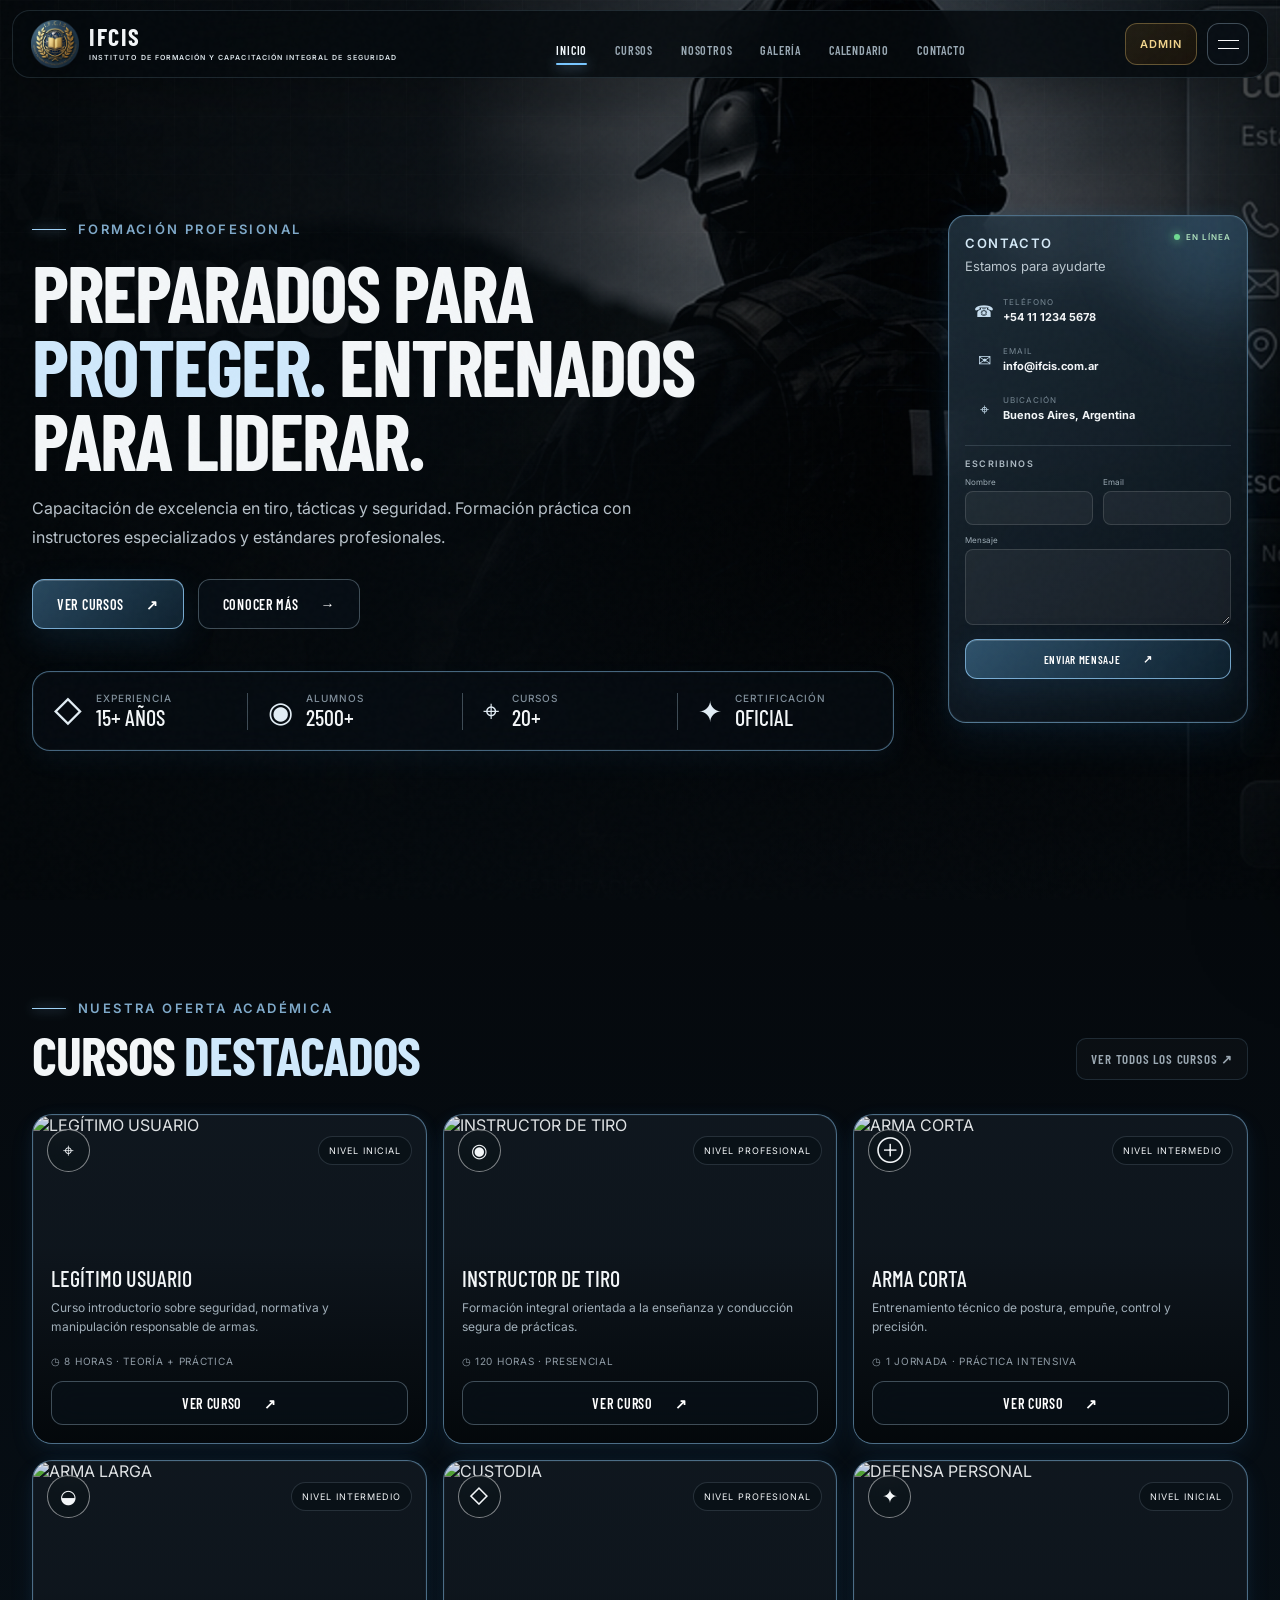
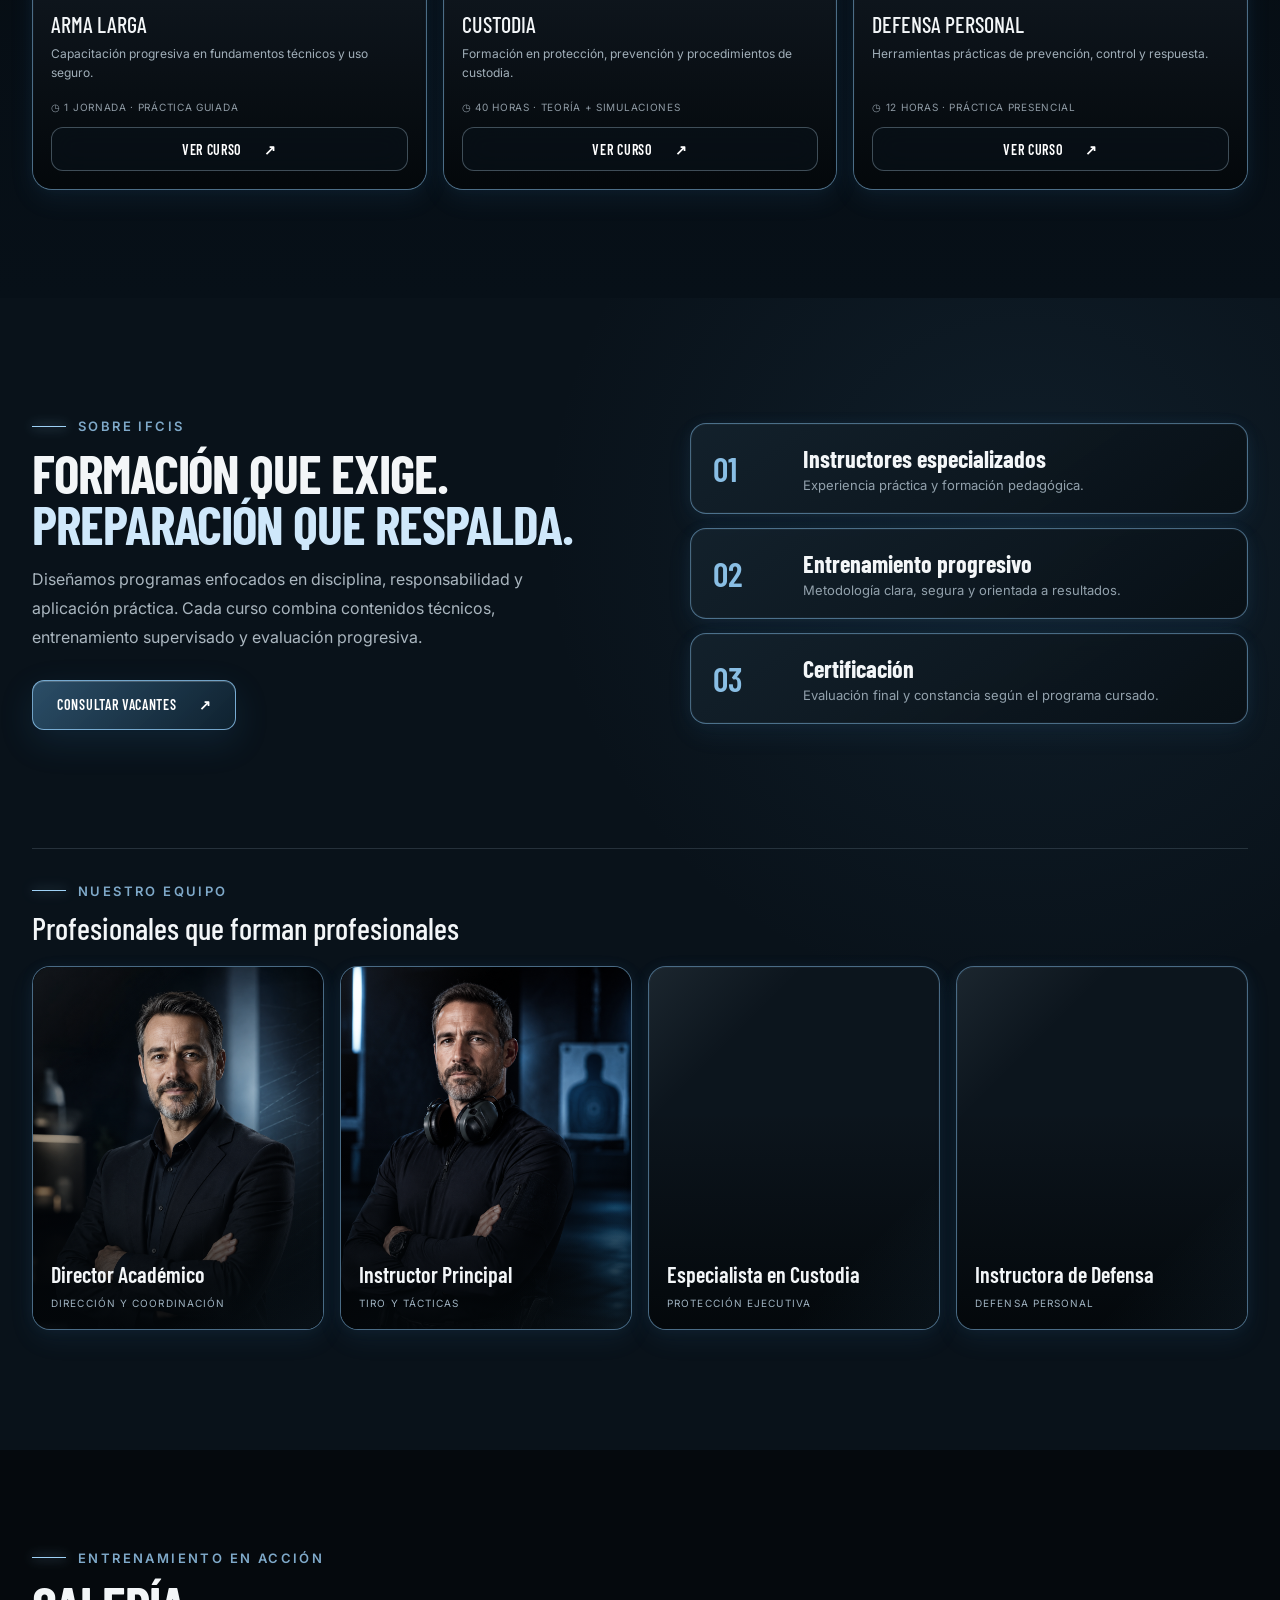
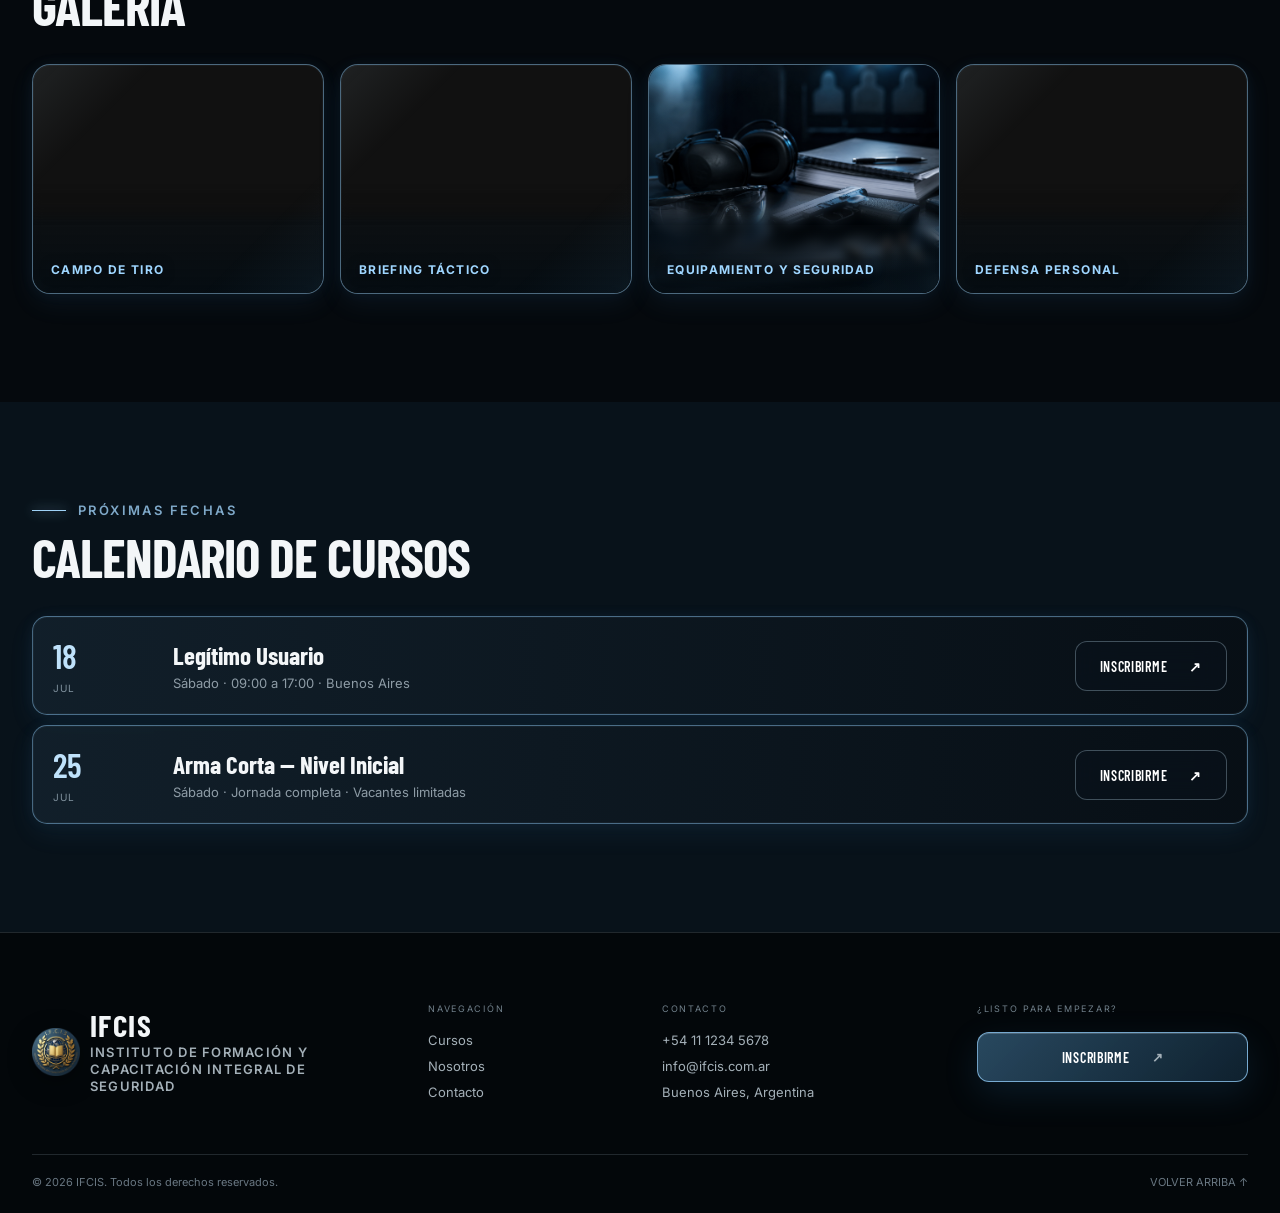
==== index.html @ 914a271c "Subir versión segura de IFCIS" ====
<!DOCTYPE html>
<html lang="es">
<head>
  <meta charset="UTF-8" />
  <meta name="viewport" content="width=device-width, initial-scale=1.0" />
  <meta name="description" content="IFCIS — formación profesional en seguridad, tiro y custodia." />
  <meta name="theme-color" content="#060b10" />
  <title>IFCIS | Formación Profesional en Seguridad</title>
  <link rel="preconnect" href="https://fonts.googleapis.com">
  <link rel="preconnect" href="https://fonts.gstatic.com" crossorigin>
  <link href="https://fonts.googleapis.com/css2?family=Barlow+Condensed:wght@400;500;600;700;800&family=Inter:wght@400;500;600&display=swap" rel="stylesheet">
  <link rel="stylesheet" href="styles.css" />
</head>
<body class="premium-ui">
  <div class="site-noise" aria-hidden="true"></div><div class="scroll-progress" id="scrollProgress" aria-hidden="true"></div>

  <header class="site-header" id="siteHeader">
    <a class="brand" href="#inicio" aria-label="Ir al inicio">
      <img class="brand-logo" src="assets/ifcis-logo.png" alt="Logo IFCIS">
      <div class="brand-copy compact-brand-copy">
        <strong>IFCIS</strong>
        <span>INSTITUTO DE FORMACIÓN Y CAPACITACIÓN INTEGRAL DE SEGURIDAD</span>
      </div>
    </a>

    <nav class="desktop-nav" aria-label="Navegación principal">
      <a class="active" href="#inicio">INICIO</a>
      <a href="#cursos">CURSOS</a>
      <a href="#nosotros">NOSOTROS</a>
      <a href="#galeria">GALERÍA</a>
      <a href="#calendario">CALENDARIO</a>
      <a href="#contacto">CONTACTO</a>
    </nav>

    <div class="header-actions">
      <a class="admin-access" href="admin.html" aria-label="Acceder al panel administrativo">ADMIN</a>
      <button class="menu-toggle" id="menuToggle" aria-label="Abrir menú" aria-expanded="false">
        <span></span><span></span>
      </button>
    </div>
  </header>

  <div class="mobile-drawer" id="mobileDrawer" aria-hidden="true">
    <div class="drawer-backdrop" data-close-drawer></div>
    <aside class="drawer-panel">
      <div class="drawer-top">
        <span>MENÚ</span>
        <button class="drawer-close" data-close-drawer aria-label="Cerrar menú">×</button>
      </div>
      <nav class="drawer-nav">
        <a href="#inicio">Inicio <span>01</span></a>
        <a href="#cursos">Cursos <span>02</span></a>
        <a href="#nosotros">Nosotros <span>03</span></a>
        <a href="#galeria">Galería <span>04</span></a>
        <a href="#calendario">Calendario <span>05</span></a>
        <a href="#contacto">Contacto <span>06</span></a>
      </nav>
      <a class="btn btn-secondary btn-full drawer-admin-link" href="admin.html">PANEL ADMINISTRATIVO</a>
      <button class="btn btn-primary btn-full" data-open-registration>INSCRIBIRME AHORA</button>
    </aside>
  </div>

  <main class="site-main">
    <section class="hero section" id="inicio">
      <div class="hero-media" aria-hidden="true"></div>
      <div class="hero-vignette" aria-hidden="true"></div>
      <div class="hero-grid" aria-hidden="true"></div>

      <div class="hero-inner container">
        <div class="hero-copy-block">
          <div class="kicker"><span></span> FORMACIÓN PROFESIONAL</div>
          <h1>PREPARADOS PARA<br><em>PROTEGER.</em> ENTRENADOS<br>PARA LIDERAR.</h1>
          <p>
            Capacitación de excelencia en tiro, tácticas y seguridad.
            Formación práctica con instructores especializados y estándares profesionales.
          </p>

          <div class="hero-actions">
            <a class="btn btn-primary" href="#cursos">VER CURSOS <span>↗</span></a>
            <a class="btn btn-secondary" href="#nosotros">CONOCER MÁS <span>→</span></a>
          </div>

          <div class="trust-strip">
            <article>
              <span class="trust-icon">◇</span>
              <div><small>EXPERIENCIA</small><strong>15+ AÑOS</strong></div>
            </article>
            <article>
              <span class="trust-icon">◉</span>
              <div><small>ALUMNOS</small><strong>2500+</strong></div>
            </article>
            <article>
              <span class="trust-icon">⌖</span>
              <div><small>CURSOS</small><strong>20+</strong></div>
            </article>
            <article>
              <span class="trust-icon">✦</span>
              <div><small>CERTIFICACIÓN</small><strong>OFICIAL</strong></div>
            </article>
          </div>
        </div>

        <aside class="contact-panel glass" id="contacto">
          <div class="panel-glow"></div>
          <div class="panel-heading">
            <div>
              <span class="eyebrow">CONTACTO</span>
              <h2>Estamos para ayudarte</h2>
            </div>
            <span class="status-dot">EN LÍNEA</span>
          </div>

          <div class="contact-methods">
            <a href="tel:+541112345678"><span>☎</span><div><small>TELÉFONO</small><strong>+54 11 1234 5678</strong></div></a>
            <a href="mailto:info@ifcis.com.ar"><span>✉</span><div><small>EMAIL</small><strong>info@ifcis.com.ar</strong></div></a>
            <a href="https://maps.google.com" target="_blank" rel="noopener"><span>⌖</span><div><small>UBICACIÓN</small><strong>Buenos Aires, Argentina</strong></div></a>
          </div>

          <form class="premium-form" id="contactForm" novalidate><input class="security-honeypot" name="website" autocomplete="off" tabindex="-1" aria-hidden="true">
            <div class="form-head">ESCRIBINOS</div>
            <div class="field-grid">
              <label class="field">
                <span>Nombre</span>
                <input type="text" name="name" autocomplete="name" required />
              </label>
              <label class="field">
                <span>Email</span>
                <input type="email" name="email" autocomplete="email" required />
              </label>
            </div>
            <label class="field">
              <span>Mensaje</span>
              <textarea name="message" rows="4" required></textarea>
            </label>
            <button class="btn btn-primary btn-full" type="submit">ENVIAR MENSAJE <span>↗</span></button>
            <p class="form-feedback" id="contactFeedback" role="status"></p>
          </form>
        </aside>
      </div>
    </section>

    <section class="courses-section section" id="cursos">
      <div class="container">
        <div class="section-header">
          <div>
            <div class="kicker"><span></span> NUESTRA OFERTA ACADÉMICA</div>
            <h2>CURSOS <em>DESTACADOS</em></h2>
          </div>
          <button class="text-link" id="toggleCourses">VER TODOS LOS CURSOS <span>↗</span></button>
        </div>
        <div class="course-grid" id="courseGrid"></div>
      </div>
    </section>

    <section class="about-section section" id="nosotros">
      <div class="container about-grid">
        <div class="about-copy">
          <div class="kicker"><span></span> SOBRE IFCIS</div>
          <h2>FORMACIÓN QUE EXIGE.<br><em>PREPARACIÓN QUE RESPALDA.</em></h2>
          <p>
            Diseñamos programas enfocados en disciplina, responsabilidad y aplicación práctica.
            Cada curso combina contenidos técnicos, entrenamiento supervisado y evaluación progresiva.
          </p>
          <div class="about-actions">
            <button class="btn btn-primary" data-open-registration>CONSULTAR VACANTES <span>↗</span></button>
          </div>
        </div>

        <div class="feature-list">
          <article class="feature-card">
            <span>01</span>
            <div><h3>Instructores especializados</h3><p>Experiencia práctica y formación pedagógica.</p></div>
          </article>
          <article class="feature-card">
            <span>02</span>
            <div><h3>Entrenamiento progresivo</h3><p>Metodología clara, segura y orientada a resultados.</p></div>
          </article>
          <article class="feature-card">
            <span>03</span>
            <div><h3>Certificación</h3><p>Evaluación final y constancia según el programa cursado.</p></div>
          </article>
        </div>
        <div class="team-block">
          <div class="team-heading">
            <div class="kicker team-kicker"><span></span> NUESTRO EQUIPO</div>
            <h3>Profesionales que forman profesionales</h3>
          </div>
          <div class="team-grid" id="publicTeamGrid"></div>
        </div>
      </div>
    </section>

    <section class="gallery-section section" id="galeria">
      <div class="container">
        <div class="section-header">
          <div>
            <div class="kicker"><span></span> ENTRENAMIENTO EN ACCIÓN</div>
            <h2>GALERÍA</h2>
          </div>
        </div>
        <div class="gallery-grid" id="publicGalleryGrid"></div>
      </div>
    </section>

    <section class="calendar-section section" id="calendario">
      <div class="container">
        <div class="section-header">
          <div>
            <div class="kicker"><span></span> PRÓXIMAS FECHAS</div>
            <h2>CALENDARIO DE CURSOS</h2>
          </div>
        </div>
        <div class="schedule" id="schedule"></div>
      </div>
    </section>
  </main><nav class="quick-actions" aria-label="Accesos rápidos">
<a href="#cursos"><span>⌖</span><small>CURSOS</small></a>
<a href="#calendario"><span>◫</span><small>FECHAS</small></a>
<a href="#contacto"><span>✉</span><small>CONTACTO</small></a>
<button type="button" data-open-registration><span>↗</span><small>VACANTES</small></button>
</nav>

  <footer class="site-footer">
    <div class="container footer-grid">
      <div class="brand footer-brand">
        <img class="brand-logo footer-logo" src="assets/ifcis-logo.png" alt="Logo IFCIS">
        <div class="brand-copy"><strong>IFCIS</strong><span>INSTITUTO DE FORMACIÓN Y CAPACITACIÓN INTEGRAL DE SEGURIDAD</span></div>
      </div>
      <div>
        <small>NAVEGACIÓN</small>
        <a href="#cursos">Cursos</a>
        <a href="#nosotros">Nosotros</a>
        <a href="#contacto">Contacto</a>
      </div>
      <div>
        <small>CONTACTO</small>
        <a href="tel:+541112345678">+54 11 1234 5678</a>
        <a href="mailto:info@ifcis.com.ar">info@ifcis.com.ar</a>
        <span>Buenos Aires, Argentina</span>
      </div>
      <div class="footer-cta">
        <small>¿LISTO PARA EMPEZAR?</small>
        <button class="btn btn-primary" data-open-registration>INSCRIBIRME <span>↗</span></button>
      </div>
    </div>
    <div class="container footer-bottom">
      <span>© 2026 IFCIS. Todos los derechos reservados.</span>
      <a href="#inicio">VOLVER ARRIBA ↑</a>
    </div>
  </footer>

  
  <div class="course-modal-backdrop" id="courseModal" aria-hidden="true">
    <section class="course-detail-modal" role="dialog" aria-modal="true" aria-labelledby="courseModalTitle">
      <button class="course-detail-close" data-close-course-modal aria-label="Cerrar">×</button>
      <div class="course-detail-image">
        <img id="courseModalImage" alt="">
        <span id="courseModalLevel"></span>
      </div>
      <div class="course-detail-content">
        <div class="kicker"><span></span> INFORMACIÓN DEL CURSO</div>
        <h2 id="courseModalTitle"></h2>
        <p class="course-detail-description" id="courseModalDescription"></p>

        <div class="course-detail-facts">
          <article><small>DURACIÓN</small><strong id="courseModalDuration"></strong></article>
          <article><small>MODALIDAD</small><strong id="courseModalModality"></strong></article>
          <article><small>CERTIFICACIÓN</small><strong id="courseModalCertification"></strong></article>
        </div>

        <div class="course-detail-section">
          <h3>OBJETIVOS</h3>
          <p id="courseModalObjectives"></p>
        </div>
        <div class="course-detail-section">
          <h3>REQUISITOS</h3>
          <p id="courseModalRequirements"></p>
        </div>

        <button class="btn btn-primary btn-full" id="courseModalRegister">
          CONSULTAR VACANTES <span>↗</span>
        </button>
      </div>
    </section>
  </div>

  <div class="modal-backdrop" id="registrationModal" aria-hidden="true">
    <section class="modal-card" role="dialog" aria-modal="true" aria-labelledby="registrationTitle">
      <button class="modal-close" data-close-modal aria-label="Cerrar">×</button>
      <div class="kicker"><span></span> INSCRIPCIÓN ONLINE</div>
      <h2 id="registrationTitle">RESERVÁ TU <em>VACANTE</em></h2>
      <p>Completá tus datos y nos pondremos en contacto para confirmar disponibilidad.</p>
      <form id="registrationForm" class="modal-form" novalidate><input class="security-honeypot" name="website" autocomplete="off" tabindex="-1" aria-hidden="true">
        <label class="field"><span>Nombre y apellido</span><input name="fullName" required /></label>
        <div class="field-grid">
          <label class="field"><span>Email</span><input type="email" name="email" required /></label>
          <label class="field"><span>Teléfono</span><input name="phone" required /></label>
        </div>
        <label class="field"><span>Curso</span><select id="courseSelect" name="course" required></select></label>
        <label class="field"><span>Consulta adicional</span><textarea name="notes" rows="3"></textarea></label>
        <button class="btn btn-primary btn-full" type="submit">ENVIAR INSCRIPCIÓN <span>↗</span></button>
        <p class="form-feedback" id="registrationFeedback" role="status"></p>
      </form>
    </section>
  </div>

  <div class="lightbox" id="lightbox" aria-hidden="true">
    <button class="lightbox-close" data-close-lightbox aria-label="Cerrar">×</button>
    <img id="lightboxImage" alt="Vista ampliada" />
  </div>

  <div class="toast" id="toast" role="status"></div>
  <script src="https://cdn.jsdelivr.net/npm/@supabase/supabase-js@2.110.2/dist/umd/supabase.min.js" crossorigin="anonymous"></script>
  <script src="supabase-config.js"></script>
  <script src="supabase-client.js"></script>
  <script src="app.js"></script>
</body>
</html>
---- styles.css ----
:root{
  --bg:#05090d;
  --bg-soft:#091119;
  --panel:#0d1720;
  --panel-2:#111d27;
  --text:#f3f6f8;
  --muted:#9aa7b2;
  --line:rgba(185,211,231,.16);
  --line-strong:rgba(185,211,231,.32);
  --accent:#9fd2f7;
  --accent-2:#d8edff;
  --shadow:0 30px 90px rgba(0,0,0,.42);
  --radius:20px;
}
*{box-sizing:border-box}
html{scroll-behavior:smooth}
body{margin:0;background:var(--bg);color:var(--text);font-family:Inter,Arial,sans-serif;overflow-x:hidden}
body.modal-open{overflow:hidden}
a{text-decoration:none;color:inherit}
button,input,textarea,select{font:inherit}
button{cursor:pointer}
img{display:block;max-width:100%}
em{font-style:normal;color:#cfe8fb}
.container{width:min(1420px,calc(100% - 64px));margin-inline:auto}
.section{scroll-margin-top:92px}
.site-noise{position:fixed;inset:0;pointer-events:none;z-index:99;opacity:.025;background-image:url("data:image/svg+xml,%3Csvg viewBox='0 0 180 180' xmlns='http://www.w3.org/2000/svg'%3E%3Cfilter id='n'%3E%3CfeTurbulence type='fractalNoise' baseFrequency='.9' numOctaves='2' stitchTiles='stitch'/%3E%3C/filter%3E%3Crect width='100%25' height='100%25' filter='url(%23n)' opacity='.7'/%3E%3C/svg%3E")}
.site-header{height:92px;position:fixed;inset:0 0 auto;z-index:50;display:flex;align-items:center;justify-content:space-between;padding:0 32px;background:linear-gradient(180deg,rgba(3,7,10,.96),rgba(3,7,10,.72));border-bottom:1px solid rgba(255,255,255,.07);backdrop-filter:blur(18px);transition:.3s}
.site-header.scrolled{height:78px;background:rgba(3,7,10,.94);box-shadow:0 14px 40px rgba(0,0,0,.28)}
.brand{display:flex;align-items:center;gap:13px}
.brand-mark{width:52px;height:58px;position:relative;border:2px solid #fff;clip-path:polygon(50% 0,96% 16%,88% 72%,50% 100%,12% 72%,4% 16%);display:grid;place-items:center}
.mark-line{position:absolute;width:30px;height:30px;border:1px solid rgba(255,255,255,.75);border-radius:50%}
.mark-core{font-size:19px}
.brand-copy strong{display:block;font:700 31px/1 "Barlow Condensed";letter-spacing:1.5px}
.brand-copy span{display:block;margin-top:4px;font:600 8px/1.3 Inter;letter-spacing:1.25px;color:#dce5eb}
.desktop-nav{display:flex;gap:36px}
.desktop-nav a{position:relative;padding:34px 0 12px;font:600 14px "Barlow Condensed";letter-spacing:.8px;color:#aab4bd}
.desktop-nav a:after{content:"";position:absolute;left:50%;right:50%;bottom:0;height:2px;background:var(--accent);transition:.25s}
.desktop-nav a:hover,.desktop-nav a.active{color:#fff}
.desktop-nav a:hover:after,.desktop-nav a.active:after{left:0;right:0;box-shadow:0 0 14px var(--accent)}
.header-actions{display:flex;gap:14px;align-items:center}
.btn{min-height:52px;padding:0 28px;border-radius:14px;border:1px solid transparent;color:#fff;font:600 14px "Barlow Condensed";letter-spacing:.7px;display:inline-flex;align-items:center;justify-content:center;gap:28px;transition:.25s}
.btn:hover{transform:translateY(-2px)}
.btn-primary{border-color:rgba(151,211,255,.72);background:linear-gradient(135deg,rgba(78,138,181,.5),rgba(15,34,48,.96));box-shadow:inset 0 1px 0 rgba(255,255,255,.18),0 12px 35px rgba(47,126,181,.16)}
.btn-primary:hover{border-color:#d3ecff;box-shadow:inset 0 1px 0 rgba(255,255,255,.22),0 16px 42px rgba(62,148,211,.24)}
.btn-secondary,.btn-ghost{border-color:var(--line-strong);background:rgba(11,20,28,.54);backdrop-filter:blur(12px)}
.btn-compact{min-height:50px;padding-inline:22px}
.btn-full{width:100%}
.btn-icon{font-size:22px}
.menu-toggle{width:52px;height:52px;border-radius:14px;border:1px solid var(--line-strong);background:rgba(10,18,25,.7);display:grid;place-content:center;gap:7px}
.menu-toggle span{width:21px;height:1px;background:#fff;display:block}
.mobile-drawer{position:fixed;inset:0;z-index:90;pointer-events:none}
.mobile-drawer.open{pointer-events:auto}
.drawer-backdrop{position:absolute;inset:0;background:rgba(0,0,0,.65);opacity:0;transition:.3s;backdrop-filter:blur(8px)}
.drawer-panel{position:absolute;right:0;top:0;bottom:0;width:min(430px,92vw);padding:30px;background:linear-gradient(180deg,#101c26,#060b10);transform:translateX(102%);transition:.35s;box-shadow:var(--shadow)}
.mobile-drawer.open .drawer-backdrop{opacity:1}
.mobile-drawer.open .drawer-panel{transform:none}
.drawer-top{display:flex;justify-content:space-between;align-items:center;color:#8fa0ad;font:600 12px Inter;letter-spacing:2px}
.drawer-close{border:0;background:none;color:#fff;font-size:38px}
.drawer-nav{display:grid;margin:48px 0}
.drawer-nav a{display:flex;justify-content:space-between;padding:20px 0;border-bottom:1px solid var(--line);font:600 28px "Barlow Condensed"}
.drawer-nav a span{font-size:12px;color:#70808d}
.hero{min-height:850px;position:relative;overflow:hidden;padding-top:92px}
.hero-media{position:absolute;inset:0;background:url("assets/hero.jpg") 67% 38%/cover no-repeat;filter:saturate(.58) contrast(1.08)}
.hero-vignette{position:absolute;inset:0;background:
linear-gradient(90deg,rgba(3,7,10,.98) 0%,rgba(4,8,12,.93) 35%,rgba(5,10,14,.28) 68%,rgba(3,7,10,.8) 100%),
linear-gradient(0deg,#05090d 0%,transparent 35%)}
.hero-grid{position:absolute;inset:0;background-image:linear-gradient(rgba(255,255,255,.03) 1px,transparent 1px),linear-gradient(90deg,rgba(255,255,255,.03) 1px,transparent 1px);background-size:58px 58px;mask-image:linear-gradient(to bottom,rgba(0,0,0,.5),transparent 85%)}
.hero-inner{position:relative;z-index:2;display:grid;grid-template-columns:minmax(0,1fr) 390px;gap:58px;align-items:center;min-height:730px}
.hero-copy-block{padding-top:34px}
.kicker{display:flex;align-items:center;gap:12px;color:#7fa9c9;font:600 13px Inter;letter-spacing:2.4px}
.kicker span{width:34px;height:1px;background:var(--accent);box-shadow:0 0 12px var(--accent)}
h1,h2,h3{font-family:"Barlow Condensed",sans-serif}
h1{margin:18px 0 18px;font-size:clamp(58px,6.1vw,96px);line-height:.95;letter-spacing:.2px;max-width:880px}
.hero-copy-block>p{max-width:610px;color:#b8c2ca;font-size:16px;line-height:1.72}
.hero-actions{display:flex;gap:14px;margin-top:28px}
.trust-strip{display:grid;grid-template-columns:repeat(4,1fr);margin-top:42px;border:1px solid var(--line);border-radius:18px;background:rgba(7,13,18,.66);backdrop-filter:blur(14px);overflow:hidden;max-width:840px}
.trust-strip article{display:flex;align-items:center;gap:13px;padding:20px;position:relative}
.trust-strip article:not(:last-child):after{content:"";position:absolute;right:0;width:1px;height:48%;background:var(--line-strong)}
.trust-icon{font-size:29px;color:#e2edf5}
.trust-strip small,.trust-strip strong{display:block}
.trust-strip small{font:500 10px Inter;letter-spacing:1px;color:#81909c}
.trust-strip strong{font:500 22px "Barlow Condensed"}
.glass{background:linear-gradient(145deg,rgba(47,66,81,.72),rgba(8,16,23,.88));border:1px solid rgba(168,213,246,.42);backdrop-filter:blur(20px)}
.contact-panel{position:relative;padding:26px;border-radius:22px;box-shadow:var(--shadow);overflow:hidden}
.panel-glow{position:absolute;width:180px;height:180px;right:-70px;top:-80px;background:rgba(108,184,238,.18);filter:blur(35px);border-radius:50%}
.panel-heading{position:relative;display:flex;justify-content:space-between;align-items:flex-start}
.eyebrow{font:600 13px Inter;letter-spacing:1.6px;color:#d4e8f6}
.panel-heading h2{font:400 16px Inter;color:#bbc7cf;margin:6px 0 0}
.status-dot{font:600 9px Inter;letter-spacing:1px;color:#b4e7c3}
.status-dot:before{content:"";display:inline-block;width:6px;height:6px;border-radius:50%;background:#6fda91;margin-right:6px;box-shadow:0 0 10px #6fda91}
.contact-methods{display:grid;gap:8px;margin:22px 0}
.contact-methods a{display:flex;gap:13px;align-items:center;padding:12px;border:1px solid transparent;border-radius:12px;transition:.2s}
.contact-methods a:hover{background:rgba(255,255,255,.05);border-color:var(--line)}
.contact-methods a>span{font-size:20px;width:26px;text-align:center;color:#c7deef}
.contact-methods small,.contact-methods strong{display:block}
.contact-methods small{font-size:9px;color:#778893;letter-spacing:1px}
.contact-methods strong{font-size:13px;margin-top:3px}
.premium-form{padding-top:18px;border-top:1px solid var(--line)}
.form-head{margin-bottom:12px;font:600 11px Inter;letter-spacing:1.5px;color:#aebbc4}
.field-grid{display:grid;grid-template-columns:1fr 1fr;gap:10px}
.field{display:block}
.field span{display:block;margin-bottom:7px;font-size:10px;color:#9cabb5}
.field input,.field textarea,.field select{width:100%;border:1px solid rgba(255,255,255,.13);border-radius:11px;background:rgba(255,255,255,.055);color:#fff;padding:13px 14px;outline:none;transition:.2s}
.field textarea{resize:vertical}
.field input:focus,.field textarea:focus,.field select:focus{border-color:#9ed5fb;box-shadow:0 0 0 3px rgba(83,165,224,.12)}
.field.invalid input,.field.invalid textarea,.field.invalid select{border-color:#ff8d8d}
.premium-form>.field{margin:10px 0}
.form-feedback{min-height:18px;margin:9px 0 0;color:#a8d9fa;font-size:12px}
.hero-scroll{position:absolute;left:34px;bottom:52px;z-index:3;writing-mode:vertical-rl;font:600 9px Inter;letter-spacing:2px;color:#6f7f8b}
.hero-scroll span{margin-top:12px;color:#cfe8fb}
.courses-section{padding:74px 0 90px;background:linear-gradient(180deg,#05090d,#071018)}
.section-header{display:flex;align-items:flex-end;justify-content:space-between;margin-bottom:28px}
.section-header h2,.about-copy h2{font-size:clamp(42px,4vw,64px);line-height:.95;margin:13px 0 0}
.text-link{border:0;background:none;color:#9ba8b2;font:600 13px "Barlow Condensed";letter-spacing:.8px}
.course-grid{display:grid;grid-template-columns:repeat(3,1fr);gap:18px}
.course-card{position:relative;min-height:420px;border-radius:20px;overflow:hidden;border:1px solid var(--line);background:#101820;isolation:isolate}
.course-card:after{content:"";position:absolute;inset:0;background:linear-gradient(180deg,rgba(4,8,12,.08),rgba(4,8,12,.16) 40%,rgba(3,7,10,.96));z-index:1}
.course-card img{position:absolute;inset:0;width:100%;height:100%;object-fit:cover;transition:.5s}
.course-card:hover img{transform:scale(1.06)}
.course-card:hover{border-color:rgba(167,214,248,.48)}
.course-top{position:absolute;left:20px;right:20px;top:20px;z-index:2;display:flex;justify-content:space-between;align-items:center}
.course-icon{width:54px;height:54px;border-radius:50%;border:1px solid rgba(255,255,255,.48);background:rgba(11,18,24,.45);display:grid;place-items:center;font-size:24px;backdrop-filter:blur(10px)}
.course-level{padding:8px 10px;border-radius:999px;background:rgba(8,15,21,.68);border:1px solid var(--line);font-size:9px;letter-spacing:1px}
.course-body{position:absolute;left:0;right:0;bottom:0;z-index:2;padding:24px}
.course-body h3{font-size:27px;margin:0 0 8px;font-weight:500}
.course-meta{font-size:10px;letter-spacing:.7px;color:#8f9ba5}
.course-body .btn{margin-top:20px;width:100%}
.about-section{padding:110px 0;background:radial-gradient(circle at 80% 20%,rgba(64,118,155,.12),transparent 35%),#09121a}
.about-grid{display:grid;grid-template-columns:1fr 1fr;gap:100px;align-items:center}
.about-copy p{color:#aab6bf;line-height:1.8;max-width:610px}
.about-actions{margin-top:28px}
.feature-list{display:grid;gap:14px}
.feature-card{display:grid;grid-template-columns:72px 1fr;gap:18px;align-items:center;padding:24px;border:1px solid var(--line);border-radius:18px;background:linear-gradient(145deg,rgba(20,35,46,.88),rgba(8,15,21,.96));transition:.25s}
.feature-card:hover{transform:translateX(6px);border-color:rgba(159,210,247,.42)}
.feature-card>span{font:600 34px "Barlow Condensed";color:#89bee4}
.feature-card h3{font-size:24px;margin:0 0 4px}
.feature-card p{margin:0;color:#92a1ac;font-size:13px}
.gallery-section{padding:90px 0;background:#05090d}
.gallery-grid{display:grid;grid-template-columns:1.2fr 1fr 1fr;grid-auto-rows:240px;gap:16px}
.gallery-item{position:relative;border:1px solid var(--line);border-radius:18px;overflow:hidden;padding:0;background:#111;cursor:zoom-in}
.gallery-large{grid-row:span 2}
.gallery-item img{width:100%;height:100%;object-fit:cover;filter:saturate(.68);transition:.5s}
.gallery-item:after{content:"";position:absolute;inset:0;background:linear-gradient(0deg,rgba(2,6,9,.8),transparent 55%)}
.gallery-item:hover img{transform:scale(1.05);filter:saturate(.85)}
.gallery-item span{position:absolute;left:18px;bottom:16px;z-index:2;font:600 12px Inter;letter-spacing:1.5px}
.calendar-section{padding:90px 0 110px;background:#08121a}
.schedule{display:grid;gap:12px}
.schedule-item{display:grid;grid-template-columns:135px 1fr auto;align-items:center;padding:22px 24px;border:1px solid var(--line);border-radius:18px;background:linear-gradient(90deg,rgba(19,33,44,.9),rgba(8,15,21,.92));transition:.25s}
.schedule-item:hover{border-color:rgba(159,210,247,.42);transform:translateY(-2px)}
.schedule-date strong{display:block;font:600 34px "Barlow Condensed";color:#bfe2fb}
.schedule-date span{font-size:10px;color:#7f909c;letter-spacing:1px}
.schedule-copy h3{font-size:25px;margin:0 0 5px}
.schedule-copy p{margin:0;color:#8e9ca6;font-size:13px}
.site-footer{padding:70px 0 24px;background:#03070a;border-top:1px solid var(--line)}
.footer-grid{display:grid;grid-template-columns:1.3fr .7fr 1fr 1fr;gap:44px}
.footer-grid>div:not(:first-child){display:flex;flex-direction:column;gap:10px}
.footer-grid small{color:#71808b;font-size:9px;letter-spacing:1.7px;margin-bottom:8px}
.footer-grid a,.footer-grid span{font-size:13px;color:#a4b0b8}
.footer-bottom{margin-top:54px;padding-top:20px;border-top:1px solid var(--line);display:flex;justify-content:space-between;color:#697782;font-size:11px}
.modal-backdrop{position:fixed;inset:0;z-index:100;background:rgba(0,0,0,.72);backdrop-filter:blur(10px);display:grid;place-items:center;padding:22px;opacity:0;pointer-events:none;transition:.25s}
.modal-backdrop.open{opacity:1;pointer-events:auto}
.modal-card{position:relative;width:min(620px,96vw);max-height:92vh;overflow:auto;padding:34px;border:1px solid rgba(160,211,248,.42);border-radius:22px;background:linear-gradient(145deg,#152531,#071018);box-shadow:var(--shadow);transform:translateY(20px) scale(.98);transition:.25s}
.modal-backdrop.open .modal-card{transform:none}
.modal-card h2{font-size:48px;margin:14px 0 5px}
.modal-card>p{color:#9eabb4;line-height:1.6;margin:0 0 22px}
.modal-form{display:grid;gap:12px}
.modal-close{position:absolute;right:18px;top:12px;border:0;background:none;color:#fff;font-size:35px}
.lightbox{position:fixed;inset:0;z-index:110;display:grid;place-items:center;background:rgba(0,0,0,.92);padding:32px;opacity:0;pointer-events:none;transition:.25s}
.lightbox.open{opacity:1;pointer-events:auto}
.lightbox img{max-width:min(1200px,95vw);max-height:88vh;border-radius:16px;box-shadow:var(--shadow)}
.lightbox-close{position:absolute;right:24px;top:16px;border:0;background:none;color:#fff;font-size:42px}
.toast{position:fixed;right:22px;bottom:22px;z-index:120;padding:14px 18px;border-radius:12px;background:#d8efff;color:#061018;font-size:13px;box-shadow:var(--shadow);opacity:0;transform:translateY(16px);transition:.25s}
.toast.show{opacity:1;transform:none}
@media(max-width:1180px){
  .desktop-nav{display:none}
  .hero-inner{grid-template-columns:1fr 360px}
  .course-grid{grid-template-columns:repeat(2,1fr)}
}
@media(max-width:930px){
  .container{width:min(100% - 36px,1420px)}
  .site-header{height:78px;padding:0 18px}
  .btn-compact{display:none}
  .hero{padding-top:78px}
  .hero-inner{grid-template-columns:1fr;gap:20px;padding-top:50px;padding-bottom:70px}
  .hero-media{background-position:62% center}
  .hero-vignette{background:linear-gradient(90deg,rgba(3,7,10,.95),rgba(4,8,12,.65)),linear-gradient(0deg,#05090d,transparent 45%)}
  .contact-panel{max-width:620px}
  .about-grid{grid-template-columns:1fr;gap:50px}
  .gallery-grid{grid-template-columns:1fr 1fr}
  .gallery-large{grid-column:1/-1;grid-row:auto}
  .schedule-item{grid-template-columns:110px 1fr}
  .schedule-item .btn{grid-column:1/-1;margin-top:14px}
  .footer-grid{grid-template-columns:1fr 1fr}
}
@media(max-width:620px){
  .container{width:min(100% - 28px,1420px)}
  .brand-copy span{display:none}
  .brand-mark{width:44px;height:48px}
  .brand-copy strong{font-size:25px}
  h1{font-size:48px}
  .hero-actions{flex-direction:column}
  .hero-actions .btn{width:100%}
  .trust-strip{grid-template-columns:1fr 1fr}
  .trust-strip article:nth-child(2):after{display:none}
  .trust-strip article{padding:15px 12px}
  .trust-strip strong{font-size:18px}
  .field-grid{grid-template-columns:1fr}
  .course-grid{grid-template-columns:1fr}
  .course-card{min-height:380px}
  .gallery-grid{grid-template-columns:1fr;grid-auto-rows:260px}
  .gallery-large{grid-column:auto}
  .schedule-item{grid-template-columns:1fr}
  .section-header{align-items:flex-start;gap:20px}
  .section-header .text-link{margin-top:12px}
  .footer-grid{grid-template-columns:1fr}
  .footer-bottom{flex-direction:column;gap:12px}
  .hero-scroll{display:none}
}


/* Compact premium header + uploaded logo */
.site-header{
  height:72px;
  padding:0 24px;
  background:rgba(3,7,10,.92);
}
.site-header.scrolled{height:64px}
.brand{gap:10px;min-width:210px}
.brand-logo{
  width:46px;
  height:46px;
  object-fit:contain;
  filter:drop-shadow(0 6px 12px rgba(0,0,0,.35));
}
.footer-logo{width:64px;height:64px}
.compact-brand-copy strong{font-size:24px}
.compact-brand-copy span{
  font-size:7px;
  letter-spacing:1.05px;
  white-space:nowrap;
}
.desktop-nav{
  gap:24px;
  padding:5px 8px;
  border:1px solid rgba(185,211,231,.10);
  border-radius:14px;
  background:rgba(255,255,255,.025);
}
.desktop-nav a{
  padding:12px 5px 10px;
  font-size:12px;
}
.header-actions{gap:10px}
.btn-compact{
  min-height:42px;
  padding-inline:16px;
  border-radius:12px;
  font-size:12px;
}
.menu-toggle{
  width:42px;
  height:42px;
  border-radius:12px;
}
.admin-access{
  min-height:42px;
  padding:0 14px;
  display:inline-flex;
  align-items:center;
  justify-content:center;
  border-radius:12px;
  border:1px solid rgba(223,189,111,.36);
  background:linear-gradient(145deg,rgba(126,93,35,.22),rgba(32,22,10,.72));
  color:#f0d38c;
  font:600 11px Inter;
  letter-spacing:1px;
  transition:.25s;
}
.admin-access:hover{
  transform:translateY(-1px);
  border-color:rgba(241,210,135,.7);
  box-shadow:0 10px 24px rgba(143,106,38,.14);
}
.hero{padding-top:72px}
.section{scroll-margin-top:72px}
.drawer-admin-link{margin-bottom:10px}

@media(max-width:1180px){
  .desktop-nav{display:none}
}
@media(max-width:620px){
  .site-header{height:64px;padding:0 14px}
  .hero{padding-top:64px}
  .brand{min-width:auto}
  .brand-logo{width:42px;height:42px}
  .compact-brand-copy{display:none}
  .admin-access{display:none}
}


/* Ajuste solicitado: menú principal del header ligeramente más grande */
.desktop-nav{
  gap:28px;
}
.desktop-nav a{
  font-size:13px;
  padding:13px 6px 11px;
}


/* Ajustes solicitados */
.hero-inner{
  grid-template-columns:minmax(0,1fr) 285px;
  gap:42px;
}
.contact-panel{
  width:285px;
  padding:16px;
  border-radius:16px;
}
.contact-panel .panel-heading h2{font-size:13px}
.contact-panel .status-dot{font-size:8px}
.contact-methods{gap:4px;margin:14px 0}
.contact-methods a{padding:8px;gap:9px}
.contact-methods a>span{font-size:16px;width:20px}
.contact-methods small{font-size:8px}
.contact-methods strong{font-size:11px}
.premium-form{padding-top:12px}
.premium-form .form-head{font-size:9px;margin-bottom:8px}
.contact-panel .field span{font-size:8px;margin-bottom:4px}
.contact-panel .field input,
.contact-panel .field textarea{
  padding:9px 10px;
  border-radius:8px;
  font-size:11px;
}
.contact-panel .field textarea{min-height:64px}
.contact-panel .btn{min-height:40px;font-size:11px;padding-inline:16px}
.contact-panel .form-feedback{font-size:10px}

.footer-logo{
  width:96px;
  height:96px;
}

.team-block{
  grid-column:1/-1;
  margin-top:18px;
  padding-top:34px;
  border-top:1px solid var(--line);
}
.team-heading{
  display:flex;
  align-items:end;
  justify-content:space-between;
  gap:20px;
  margin-bottom:20px;
}
.team-heading>span{
  font-size:10px;
  letter-spacing:1.8px;
  color:#7f909c;
}
.team-heading h3{
  margin:0;
  font-size:31px;
  font-weight:500;
}
.team-grid{
  display:grid;
  grid-template-columns:repeat(4,1fr);
  gap:14px;
}
.team-card{
  position:relative;
  min-height:290px;
  border-radius:18px;
  overflow:hidden;
  border:1px solid var(--line);
  background:#0c151d;
}
.team-card:after{
  content:"";
  position:absolute;
  inset:0;
  background:linear-gradient(180deg,transparent 40%,rgba(3,7,10,.94));
}
.team-card img{
  width:100%;
  height:100%;
  object-fit:cover;
  filter:saturate(.72);
  transition:.4s;
}
.team-card:hover img{transform:scale(1.04);filter:saturate(.9)}
.team-info{
  position:absolute;
  left:0;right:0;bottom:0;
  z-index:2;
  padding:18px;
}
.team-info h4{
  margin:0 0 4px;
  font:600 22px "Barlow Condensed";
}
.team-info span{
  font-size:10px;
  letter-spacing:1.1px;
  color:#9fb2c0;
}

@media(max-width:1180px){
  .hero-inner{grid-template-columns:1fr 260px}
  .contact-panel{width:260px}
  .team-grid{grid-template-columns:repeat(2,1fr)}
}
@media(max-width:930px){
  .hero-inner{grid-template-columns:1fr}
  .contact-panel{width:min(100%,420px)}
}
@media(max-width:620px){
  .team-grid{grid-template-columns:1fr}
  .team-heading{align-items:flex-start;flex-direction:column}
}


/* Ajustes visuales solicitados */
.team-heading{
  display:flex;
  align-items:flex-start;
  flex-direction:column;
  gap:10px;
}
.team-heading .kicker{
  margin:0;
}
.team-heading h3{
  margin:0;
}

.gallery-item{
  border:1px solid rgba(152, 212, 255, .58);
  box-shadow:
    0 0 0 1px rgba(127, 196, 246, .10) inset,
    0 10px 24px rgba(70, 147, 209, .12),
    0 0 18px rgba(121, 198, 255, .08);
}
.gallery-item:hover{
  border-color:rgba(191, 230, 255, .82);
  box-shadow:
    0 0 0 1px rgba(163, 220, 255, .16) inset,
    0 14px 28px rgba(70, 147, 209, .16),
    0 0 22px rgba(121, 198, 255, .12);
}

.team-card{
  border:1px solid rgba(152, 212, 255, .58);
  box-shadow:
    0 0 0 1px rgba(127, 196, 246, .10) inset,
    0 12px 24px rgba(70, 147, 209, .10),
    0 0 16px rgba(121, 198, 255, .07);
}
.team-card:hover{
  border-color:rgba(191, 230, 255, .82);
  box-shadow:
    0 0 0 1px rgba(163, 220, 255, .16) inset,
    0 16px 30px rgba(70, 147, 209, .14),
    0 0 22px rgba(121, 198, 255, .11);
}


/* === Ajuste final solicitado === */

/* NUESTRO EQUIPO con el mismo estilo exacto de los demás kickers */
.team-kicker{
  display:flex;
  align-items:center;
  gap:12px;
  margin:0;
  color:#7fa9c9;
  font:600 13px Inter, sans-serif;
  letter-spacing:2.4px;
  text-transform:uppercase;
}
.team-kicker span{
  width:34px;
  height:1px;
  background:var(--accent);
  box-shadow:0 0 12px rgba(159,210,247,.7);
  flex:0 0 auto;
}

/* Bordes premium celeste para galería y equipo */
.gallery-item,
.team-card{
  border:1px solid rgba(147, 210, 255, .62);
  box-shadow:
    inset 0 0 0 1px rgba(199, 232, 255, .06),
    0 10px 28px rgba(72, 153, 215, .10),
    0 0 16px rgba(106, 190, 250, .08);
  transition:
    transform .35s ease,
    border-color .35s ease,
    box-shadow .35s ease;
}

.gallery-item::before,
.team-card::before{
  content:"";
  position:absolute;
  inset:0;
  border-radius:inherit;
  pointer-events:none;
  background:linear-gradient(
    135deg,
    rgba(208, 238, 255, .08),
    transparent 24%,
    transparent 76%,
    rgba(101, 185, 246, .06)
  );
  z-index:2;
}

.gallery-item:hover,
.team-card:hover{
  border-color:rgba(202, 235, 255, .88);
  box-shadow:
    inset 0 0 0 1px rgba(212, 241, 255, .10),
    0 16px 34px rgba(72, 153, 215, .15),
    0 0 24px rgba(106, 190, 250, .13);
}

.gallery-item:hover{
  transform:translateY(-3px);
}
.team-card:hover{
  transform:translateY(-4px);
}


/* Bordes celeste premium sutiles en tarjetas de la página principal */
.course-card,
.feature-card,
.contact-panel,
.trust-strip,
.schedule-item,
.gallery-item,
.team-card{
  border-color:rgba(147,210,255,.46);
  box-shadow:
    inset 0 0 0 1px rgba(198,233,255,.045),
    0 10px 26px rgba(71,150,211,.08),
    0 0 15px rgba(107,190,248,.055);
  transition:
    transform .3s ease,
    border-color .3s ease,
    box-shadow .3s ease;
}

.course-card:hover,
.feature-card:hover,
.schedule-item:hover,
.gallery-item:hover,
.team-card:hover{
  border-color:rgba(191,230,255,.72);
  box-shadow:
    inset 0 0 0 1px rgba(211,240,255,.075),
    0 14px 30px rgba(71,150,211,.12),
    0 0 21px rgba(107,190,248,.09);
}

.course-card:hover,
.feature-card:hover,
.schedule-item:hover{
  transform:translateY(-3px);
}

.contact-panel{
  box-shadow:
    inset 0 0 0 1px rgba(205,237,255,.06),
    0 18px 42px rgba(50,130,190,.11),
    0 0 18px rgba(106,190,248,.07);
}

.trust-strip{
  box-shadow:
    inset 0 0 0 1px rgba(205,237,255,.04),
    0 10px 24px rgba(50,130,190,.07);
}

/* ===== IFCIS UI PREMIUM + UX SIMPLE ===== */
:root{
  --ux-bg:#05090d;--ux-panel:rgba(13,24,33,.8);--ux-text:#f4f7f9;
  --ux-muted:#9eabb5;--ux-accent:#9fd6ff;--ux-line:rgba(166,214,249,.18);
}
body.premium-ui{
  background:
    radial-gradient(circle at 18% -10%,rgba(56,122,168,.14),transparent 28%),
    radial-gradient(circle at 90% 10%,rgba(63,135,184,.08),transparent 24%),
    var(--ux-bg);
}
.scroll-progress{
  position:fixed;left:0;top:0;width:0;height:2px;z-index:150;
  background:linear-gradient(90deg,#6fbef5,#d9efff);
  box-shadow:0 0 14px rgba(121,199,255,.7)
}
.site-header{
  width:min(1480px,calc(100% - 24px));left:50%;right:auto;top:10px;
  transform:translateX(-50%);height:68px;padding:0 18px;border-radius:18px;
  border:1px solid rgba(174,216,247,.14);background:rgba(5,10,14,.84);
  box-shadow:0 18px 50px rgba(0,0,0,.24);backdrop-filter:blur(22px) saturate(130%)
}
.site-header.scrolled{top:8px;height:62px;background:rgba(5,10,14,.94)}
.brand-logo{width:48px;height:48px}
.desktop-nav{gap:6px;padding:5px;border-radius:13px;background:rgba(255,255,255,.022)}
.desktop-nav a{min-height:38px;padding:11px 13px 9px;border-radius:10px;font-size:12px}
.desktop-nav a:after{display:none}
.desktop-nav a:hover,.desktop-nav a.active{
  background:linear-gradient(145deg,rgba(117,181,226,.16),rgba(255,255,255,.035));
  box-shadow:inset 0 0 0 1px rgba(150,211,252,.14)
}
.hero{min-height:900px;padding-top:84px}
.hero-inner{min-height:770px;grid-template-columns:minmax(0,1fr) 300px;gap:54px}
.hero-vignette{
  background:linear-gradient(90deg,rgba(3,7,10,.99),rgba(4,9,13,.94) 34%,rgba(4,9,13,.30) 69%,rgba(3,7,10,.72)),
  linear-gradient(0deg,#05090d,transparent 44%)
}
h1{font-size:clamp(58px,6.2vw,98px);line-height:.93;letter-spacing:-.025em}
.hero-copy-block>p{max-width:650px;font-size:16px;line-height:1.78}
.btn{min-height:50px;padding:0 24px;border-radius:12px;gap:22px}
.trust-strip{max-width:900px;border-radius:18px;background:rgba(8,15,21,.58)}
.contact-panel{width:300px;border-radius:18px;background:linear-gradient(145deg,rgba(39,59,74,.72),rgba(8,16,23,.92))}
.courses-section,.gallery-section,.calendar-section{padding-top:100px;padding-bottom:108px}
.about-section{padding:120px 0}
.section-header{margin-bottom:34px}
.section-header h2,.about-copy h2{font-size:clamp(44px,4.2vw,68px);letter-spacing:-.02em}
.text-link{min-height:42px;padding:0 14px;border:1px solid rgba(159,214,255,.14);border-radius:10px;background:rgba(255,255,255,.025)}
.course-grid{gap:16px}
.course-card{min-height:390px;border-radius:20px}
.course-card:hover{transform:translateY(-5px)}
.course-body{padding:22px}.course-body h3{font-size:25px}
.feature-card{padding:20px 22px;border-radius:16px}
.team-grid,.gallery-grid{gap:16px}
.team-card{min-height:320px;border-radius:18px}
.gallery-grid{grid-auto-rows:260px}.gallery-item{border-radius:18px}
.schedule{gap:10px}
.schedule-item{grid-template-columns:120px 1fr auto;padding:18px 20px;border-radius:15px}
.modal-card{width:min(590px,94vw);border-radius:20px}
.reveal{opacity:0;transform:translateY(22px);transition:opacity .7s ease,transform .7s ease}
.reveal.in-view{opacity:1;transform:none}
.quick-actions{
  display:none;position:fixed;left:50%;bottom:14px;z-index:70;transform:translateX(-50%);
  width:min(430px,calc(100% - 24px));padding:7px;border:1px solid rgba(166,214,249,.18);
  border-radius:18px;background:rgba(7,13,18,.92);box-shadow:0 20px 50px rgba(0,0,0,.34);
  backdrop-filter:blur(20px)
}
.quick-actions a,.quick-actions button{
  flex:1;min-height:52px;border:0;border-radius:12px;background:transparent;color:#c9d8e2;
  display:flex;flex-direction:column;align-items:center;justify-content:center;gap:3px
}
.quick-actions a:hover,.quick-actions button:hover{background:rgba(117,181,226,.10)}
.quick-actions span{font-size:17px;color:#a9d8fa}.quick-actions small{font-size:8px;letter-spacing:.9px}
@media(max-width:930px){
  body{padding-bottom:82px}.quick-actions{display:flex}
  .hero{min-height:auto;padding-top:80px}.hero-inner{grid-template-columns:1fr;padding-top:44px;padding-bottom:80px}
  .contact-panel{width:min(100%,520px)}.course-grid{grid-template-columns:repeat(2,1fr)}
}
@media(max-width:640px){
  .container{width:min(100% - 28px,1420px)}h1{font-size:46px;line-height:.96}
  .course-grid,.team-grid,.gallery-grid,.footer-grid{grid-template-columns:1fr}
  .course-card{min-height:360px}.gallery-grid{grid-auto-rows:250px}
  .schedule-item{grid-template-columns:1fr}.schedule-item .btn{width:100%}
  .section-header{align-items:flex-start;flex-direction:column}
}
@media(prefers-reduced-motion:reduce){
  *{animation:none!important;transition:none!important}.reveal{opacity:1;transform:none}
}


/* =========================================================
   Ajustes solicitados: galería 2x4, modal compacto, menú lineal
   ========================================================= */

/* Galería: 2 filas de 4 fotos */
.gallery-grid{
  display:grid;
  grid-template-columns:repeat(4,minmax(0,1fr));
  grid-auto-rows:230px;
  gap:16px;
}

.gallery-item,
.gallery-large{
  grid-column:auto;
  grid-row:auto;
  min-height:0;
}

.gallery-item{
  position:relative;
  overflow:hidden;
  border-radius:18px;
}

.gallery-item img{
  width:100%;
  height:100%;
  object-fit:cover;
  transition:
    transform .45s cubic-bezier(.2,.7,.2,1),
    filter .35s ease;
}

.gallery-item:hover img{
  transform:scale(1.06);
  filter:saturate(.92) contrast(1.03);
}

.gallery-item::after{
  content:"";
  position:absolute;
  inset:0;
  background:
    linear-gradient(180deg,transparent 45%,rgba(2,7,11,.82)),
    radial-gradient(circle at 50% 50%,transparent 45%,rgba(4,9,13,.16));
  transition:opacity .3s ease;
}

.gallery-item:hover::after{
  opacity:.88;
}

/* Lightbox elegante con efecto al abrir */
.lightbox{
  opacity:0;
  visibility:hidden;
  pointer-events:none;
  backdrop-filter:blur(12px);
  background:rgba(2,5,8,.92);
  transition:
    opacity .28s ease,
    visibility .28s ease;
}

.lightbox.open{
  opacity:1;
  visibility:visible;
  pointer-events:auto;
}

.lightbox img{
  opacity:0;
  transform:scale(.92) translateY(12px);
  transition:
    opacity .35s ease,
    transform .35s cubic-bezier(.2,.75,.25,1);
  border:1px solid rgba(164,218,255,.48);
  box-shadow:
    0 30px 90px rgba(0,0,0,.62),
    0 0 30px rgba(105,190,250,.10);
}

.lightbox.open img{
  opacity:1;
  transform:scale(1) translateY(0);
}

/* Modal inscripción online más chico y elegante */
#registrationModal .modal-card{
  width:min(500px,92vw);
  max-height:88vh;
  padding:26px;
  border-radius:18px;
  background:
    linear-gradient(145deg,rgba(23,40,52,.98),rgba(7,16,24,.99));
  border:1px solid rgba(159,214,255,.38);
  box-shadow:
    0 28px 80px rgba(0,0,0,.52),
    0 0 24px rgba(92,177,239,.08);
}

#registrationModal .modal-card h2{
  font-size:38px;
  line-height:1;
  margin:12px 0 6px;
}

#registrationModal .modal-card>p{
  font-size:13px;
  line-height:1.55;
  margin-bottom:18px;
}

#registrationModal .modal-form{
  gap:10px;
}

#registrationModal .field span{
  margin-bottom:5px;
  font-size:9px;
  letter-spacing:.3px;
}

#registrationModal .field input,
#registrationModal .field select,
#registrationModal .field textarea{
  padding:10px 12px;
  border-radius:9px;
  font-size:12px;
}

#registrationModal .field textarea{
  min-height:74px;
}

#registrationModal .btn{
  min-height:44px;
  margin-top:2px;
}

#registrationModal .modal-close{
  top:10px;
  right:14px;
  font-size:30px;
}

/* Menú principal: sin efecto botón, con raya azul al pasar */
.desktop-nav{
  gap:28px;
  padding:0;
  border:0;
  background:transparent;
  border-radius:0;
}

.desktop-nav a{
  min-height:auto;
  padding:24px 0 12px;
  border-radius:0;
  background:transparent !important;
  box-shadow:none !important;
  position:relative;
  color:#9aa9b4;
}

.desktop-nav a::after{
  content:"";
  display:block;
  position:absolute;
  left:50%;
  right:50%;
  bottom:4px;
  height:2px;
  border-radius:2px;
  background:#79c7ff;
  box-shadow:0 0 12px rgba(121,199,255,.65);
  transition:
    left .24s ease,
    right .24s ease;
}

.desktop-nav a:hover,
.desktop-nav a.active{
  color:#f5fbff;
  background:transparent !important;
  box-shadow:none !important;
}

.desktop-nav a:hover::after,
.desktop-nav a.active::after{
  left:0;
  right:0;
}

@media(max-width:1100px){
  .gallery-grid{
    grid-template-columns:repeat(2,minmax(0,1fr));
    grid-auto-rows:250px;
  }
}

@media(max-width:640px){
  .gallery-grid{
    grid-template-columns:1fr;
    grid-auto-rows:260px;
  }

  #registrationModal .modal-card{
    width:min(94vw,460px);
    padding:22px 18px;
  }

  #registrationModal .modal-card h2{
    font-size:34px;
  }
}


/* Ajustes puntuales solicitados */

/* Quitar scrolling de la ventana Inscripción online */
#registrationModal .modal-card{
  max-height:none;
  overflow:visible;
}

#registrationModal .modal-form{
  gap:8px;
}

#registrationModal .field input,
#registrationModal .field select,
#registrationModal .field textarea{
  padding:9px 11px;
}

#registrationModal .field textarea{
  min-height:58px;
  max-height:58px;
}

/* Achicar las imágenes de Cursos destacados */
.course-card{
  min-height:330px;
}

.course-card img{
  height:100%;
  object-fit:cover;
}

.course-top{
  top:14px;
  left:14px;
  right:14px;
}

.course-icon{
  width:43px;
  height:43px;
  font-size:19px;
}

.course-body{
  padding:18px;
}

.course-body h3{
  font-size:22px;
}

.course-body .btn{
  margin-top:14px;
  min-height:44px;
}

@media(max-width:640px){
  #registrationModal .modal-card{
    max-height:none;
    overflow:visible;
  }

  .course-card{
    min-height:310px;
  }
}


/* =========================================================
   Detalle de cursos + adaptación flexible
   ========================================================= */
.course-summary{
  min-height:44px;
  margin:8px 0 12px;
  color:#a1afb9;
  font-size:12px;
  line-height:1.55;
  display:-webkit-box;
  -webkit-line-clamp:2;
  -webkit-box-orient:vertical;
  overflow:hidden;
}

.course-modal-backdrop{
  position:fixed;
  inset:0;
  z-index:110;
  display:grid;
  place-items:center;
  padding:24px;
  background:rgba(1,5,8,.78);
  backdrop-filter:blur(14px);
  opacity:0;
  visibility:hidden;
  pointer-events:none;
  transition:opacity .28s ease,visibility .28s ease;
}
.course-modal-backdrop.open{
  opacity:1;
  visibility:visible;
  pointer-events:auto;
}
.course-detail-modal{
  position:relative;
  width:min(980px,96vw);
  max-height:92vh;
  display:grid;
  grid-template-columns:minmax(320px,.9fr) minmax(0,1.1fr);
  overflow:auto;
  border:1px solid rgba(159,214,255,.42);
  border-radius:24px;
  background:linear-gradient(145deg,#142530,#071018);
  box-shadow:0 34px 100px rgba(0,0,0,.62),0 0 30px rgba(99,185,245,.08);
  transform:translateY(18px) scale(.98);
  transition:transform .3s ease;
}
.course-modal-backdrop.open .course-detail-modal{transform:none}
.course-detail-close{
  position:absolute;
  z-index:4;
  top:12px;
  right:14px;
  width:42px;
  height:42px;
  border:1px solid rgba(255,255,255,.16);
  border-radius:50%;
  background:rgba(4,10,14,.72);
  color:#fff;
  font-size:27px;
}
.course-detail-image{
  position:relative;
  min-height:620px;
  overflow:hidden;
  border-right:1px solid rgba(159,214,255,.18);
}
.course-detail-image img{
  width:100%;
  height:100%;
  object-fit:cover;
}
.course-detail-image::after{
  content:"";
  position:absolute;
  inset:0;
  background:linear-gradient(0deg,rgba(3,8,12,.78),transparent 55%);
}
.course-detail-image span{
  position:absolute;
  z-index:2;
  left:20px;
  bottom:20px;
  padding:8px 10px;
  border:1px solid rgba(159,214,255,.4);
  border-radius:999px;
  background:rgba(4,10,14,.76);
  color:#bfe5ff;
  font-size:9px;
  letter-spacing:1px;
}
.course-detail-content{
  padding:42px 38px 32px;
}
.course-detail-content h2{
  margin:15px 0 10px;
  font-size:clamp(40px,4vw,58px);
  line-height:.95;
}
.course-detail-description{
  color:#a7b4be;
  line-height:1.7;
}
.course-detail-facts{
  display:grid;
  grid-template-columns:repeat(3,1fr);
  gap:9px;
  margin:22px 0;
}
.course-detail-facts article{
  min-width:0;
  padding:13px;
  border:1px solid rgba(159,214,255,.16);
  border-radius:12px;
  background:rgba(255,255,255,.025);
}
.course-detail-facts small,
.course-detail-facts strong{display:block}
.course-detail-facts small{
  color:#708491;
  font-size:8px;
  letter-spacing:1px;
}
.course-detail-facts strong{
  margin-top:6px;
  font-size:11px;
  color:#e7f4fc;
  overflow-wrap:anywhere;
}
.course-detail-section{
  padding:15px 0;
  border-top:1px solid rgba(255,255,255,.07);
}
.course-detail-section h3{
  margin:0 0 7px;
  color:#a9d9fa;
  font-size:13px;
  letter-spacing:1px;
}
.course-detail-section p{
  margin:0;
  color:#9caab4;
  font-size:12px;
  line-height:1.65;
}

@media(max-width:1050px){
  .course-grid{grid-template-columns:repeat(2,minmax(0,1fr))}
  .about-grid{gap:44px}
}
@media(max-width:760px){
  .container{width:min(100% - 28px,1420px)}
  .course-detail-modal{
    grid-template-columns:1fr;
    width:min(560px,95vw);
    max-height:94vh;
  }
  .course-detail-image{
    min-height:240px;
    height:240px;
    border-right:0;
    border-bottom:1px solid rgba(159,214,255,.18);
  }
  .course-detail-content{padding:26px 20px 22px}
  .course-detail-facts{grid-template-columns:1fr}
  .course-detail-facts article{padding:11px 12px}
  .course-card{min-width:0}
  .course-body .btn{width:100%}
}
@media(max-width:560px){
  .course-grid{grid-template-columns:1fr}
  .course-modal-backdrop{padding:10px}
  .course-detail-modal{width:100%;border-radius:18px}
  .course-detail-image{height:205px;min-height:205px}
  .course-detail-content h2{font-size:38px}
  .course-detail-close{top:8px;right:8px}
  .hero-actions{width:100%}
  .hero-actions .btn{width:100%}
  .trust-strip{grid-template-columns:1fr 1fr}
  .gallery-grid{grid-template-columns:1fr}
  .team-grid{grid-template-columns:1fr}
}


/* Galería: detalle legible con gradiente blur premium */
.gallery-item{
  isolation:isolate;
  color:#9fd6ff;
}

.gallery-item::after{
  content:"";
  position:absolute;
  z-index:1;
  left:0;
  right:0;
  bottom:0;
  top:auto;
  height:48%;
  background:
    linear-gradient(
      180deg,
      rgba(4,10,15,0) 0%,
      rgba(5,14,21,.38) 35%,
      rgba(4,12,18,.88) 100%
    );
  backdrop-filter:blur(5px);
  -webkit-backdrop-filter:blur(5px);
  mask-image:linear-gradient(to bottom,transparent,black 38%);
  -webkit-mask-image:linear-gradient(to bottom,transparent,black 38%);
  opacity:1;
  pointer-events:none;
}

.gallery-item span{
  z-index:3;
  color:#9fd6ff !important;
  text-shadow:
    0 1px 12px rgba(0,0,0,.92),
    0 0 14px rgba(103,190,249,.18);
  font-weight:700;
  letter-spacing:1.35px;
}

.gallery-item:hover span{
  color:#d8efff !important;
}

/* Ventanas sin scrolling interno */
.modal-backdrop,
.course-modal-backdrop,
.lightbox{
  overflow:hidden !important;
}

.modal-card,
.course-detail-modal,
#registrationModal .modal-card,
.lightbox img{
  overflow:hidden !important;
  max-height:none !important;
}

#registrationModal .modal-card{
  width:min(500px,94vw);
}

#registrationModal .modal-form{
  gap:7px;
}

#registrationModal .field input,
#registrationModal .field select,
#registrationModal .field textarea{
  padding:8px 10px;
}

#registrationModal .field textarea{
  min-height:54px;
  height:54px;
  resize:none;
}

.course-detail-modal{
  height:min(720px,calc(100dvh - 30px));
}

.course-detail-image{
  min-height:0;
}

.course-detail-content{
  overflow:hidden;
}

@media(max-width:760px){
  .course-detail-modal{
    height:calc(100dvh - 18px);
    max-height:none;
    grid-template-rows:190px minmax(0,1fr);
  }

  .course-detail-image{
    height:190px;
    min-height:190px;
  }

  .course-detail-content{
    padding:18px 18px 16px;
  }

  .course-detail-content h2{
    margin:10px 0 7px;
    font-size:34px;
  }

  .course-detail-description{
    margin:0 0 10px;
    font-size:11px;
    line-height:1.45;
  }

  .course-detail-facts{
    margin:10px 0;
    gap:6px;
  }

  .course-detail-facts article{
    padding:8px 9px;
  }

  .course-detail-section{
    padding:8px 0;
  }

  .course-detail-section p{
    font-size:10px;
    line-height:1.4;
  }
}


/* =========================================================
   Parallax premium — página principal
   ========================================================= */
.hero{
  --parallax-hero-y:0px;
  --parallax-grid-y:0px;
  --parallax-copy-y:0px;
}

.hero-media{
  transform:
    translate3d(0,var(--parallax-hero-y),0)
    scale(1.08);
  will-change:transform;
}

.hero-grid{
  transform:translate3d(0,var(--parallax-grid-y),0);
  will-change:transform;
}

.hero-copy-block,
.contact-panel{
  transform:translate3d(0,var(--parallax-copy-y),0);
  will-change:transform;
}

.parallax-section{
  position:relative;
  overflow:hidden;
  isolation:isolate;
}

.parallax-orb{
  position:absolute;
  z-index:-1;
  width:420px;
  height:420px;
  border-radius:50%;
  pointer-events:none;
  opacity:.16;
  filter:blur(70px);
  background:
    radial-gradient(
      circle,
      rgba(108,195,255,.46) 0%,
      rgba(61,131,179,.18) 46%,
      transparent 72%
    );
  transform:translate3d(0,var(--parallax-orb-y,0px),0);
  will-change:transform;
}

.parallax-orb.orb-left{
  left:-180px;
  top:8%;
}

.parallax-orb.orb-right{
  right:-190px;
  top:28%;
}

.parallax-float{
  transform:
    translate3d(0,var(--parallax-card-y,0px),0);
  transition:
    transform .18s linear,
    border-color .3s ease,
    box-shadow .3s ease;
  will-change:transform;
}

@media(hover:hover) and (pointer:fine){
  .course-card.parallax-float,
  .team-card.parallax-float,
  .gallery-item.parallax-float{
    transform:
      translate3d(0,var(--parallax-card-y,0px),0)
      perspective(900px)
      rotateX(var(--tilt-x,0deg))
      rotateY(var(--tilt-y,0deg));
  }
}

@media(prefers-reduced-motion:reduce){
  .hero-media,
  .hero-grid,
  .hero-copy-block,
  .contact-panel,
  .parallax-orb,
  .parallax-float{
    transform:none !important;
    transition:none !important;
  }
}

.security-honeypot{
  position:absolute!important;
  left:-10000px!important;
  width:1px!important;
  height:1px!important;
  overflow:hidden!important;
  opacity:0!important;
  pointer-events:none!important;
}
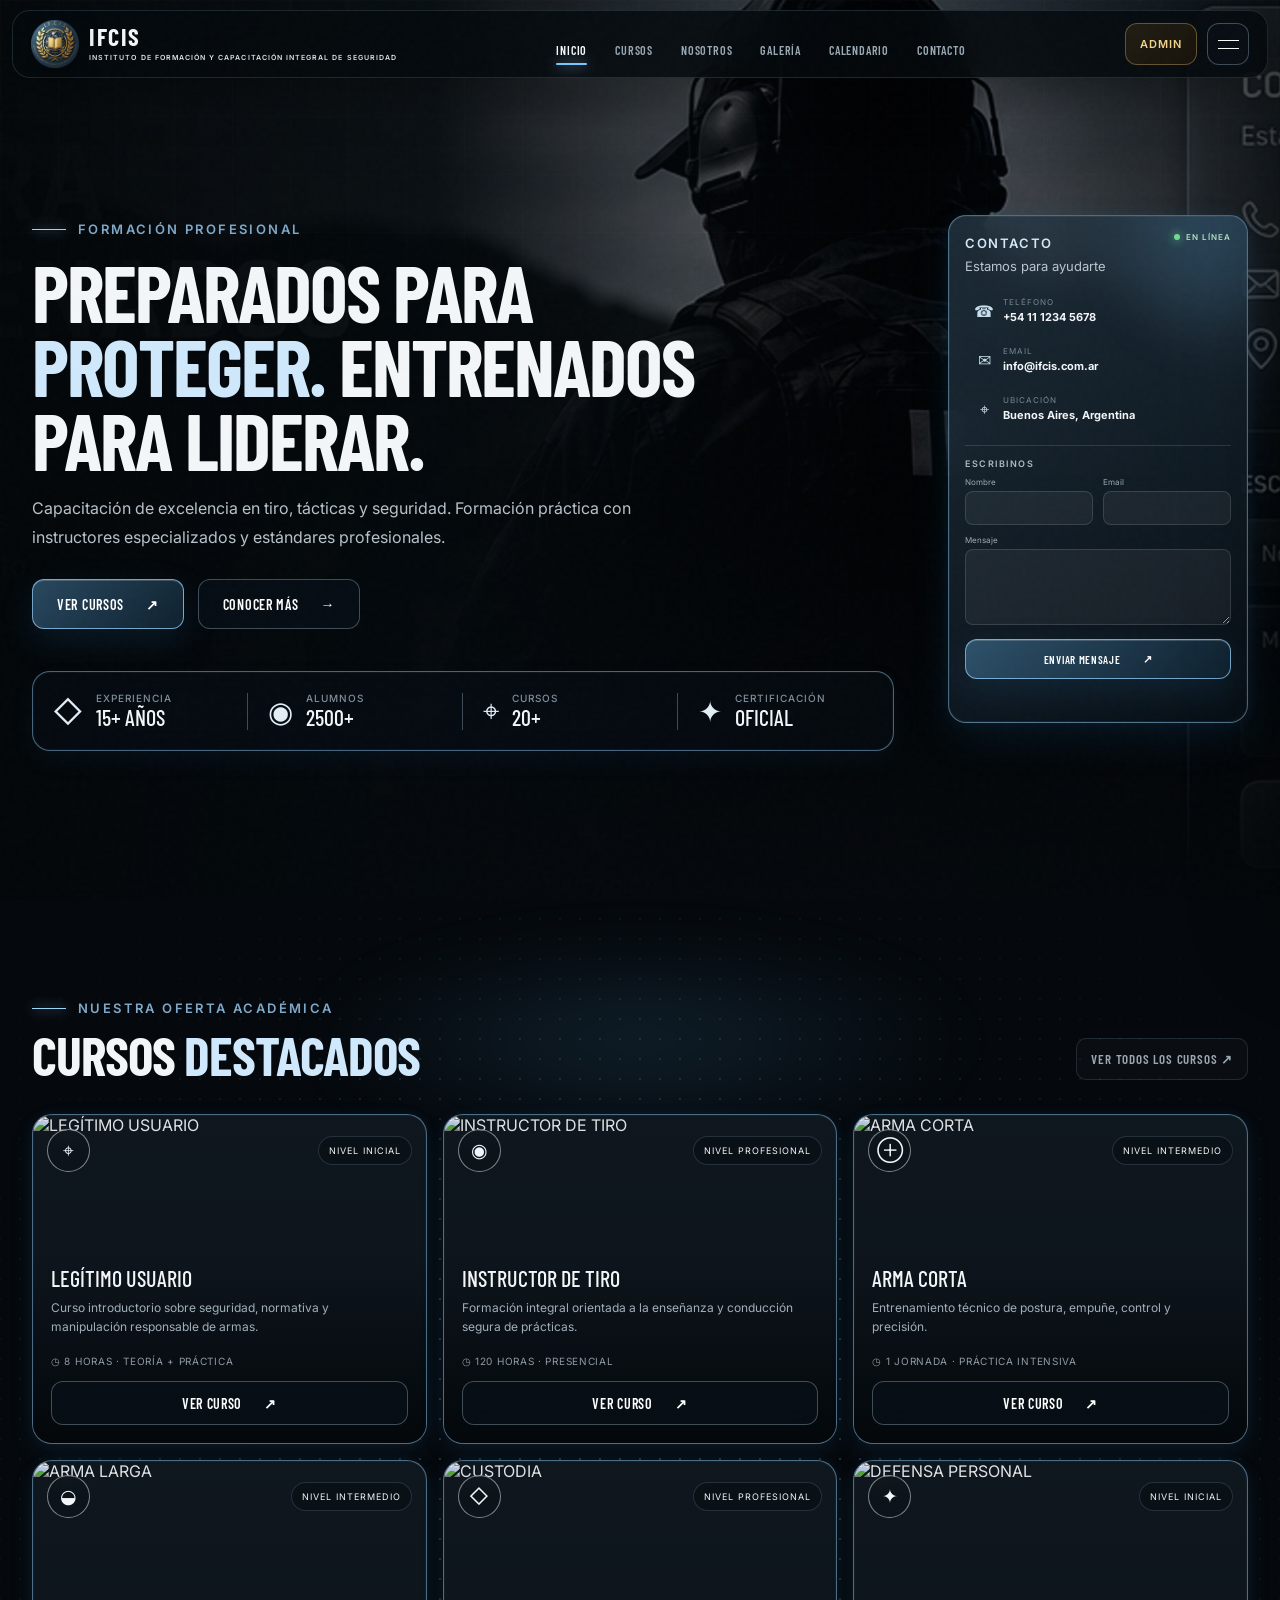
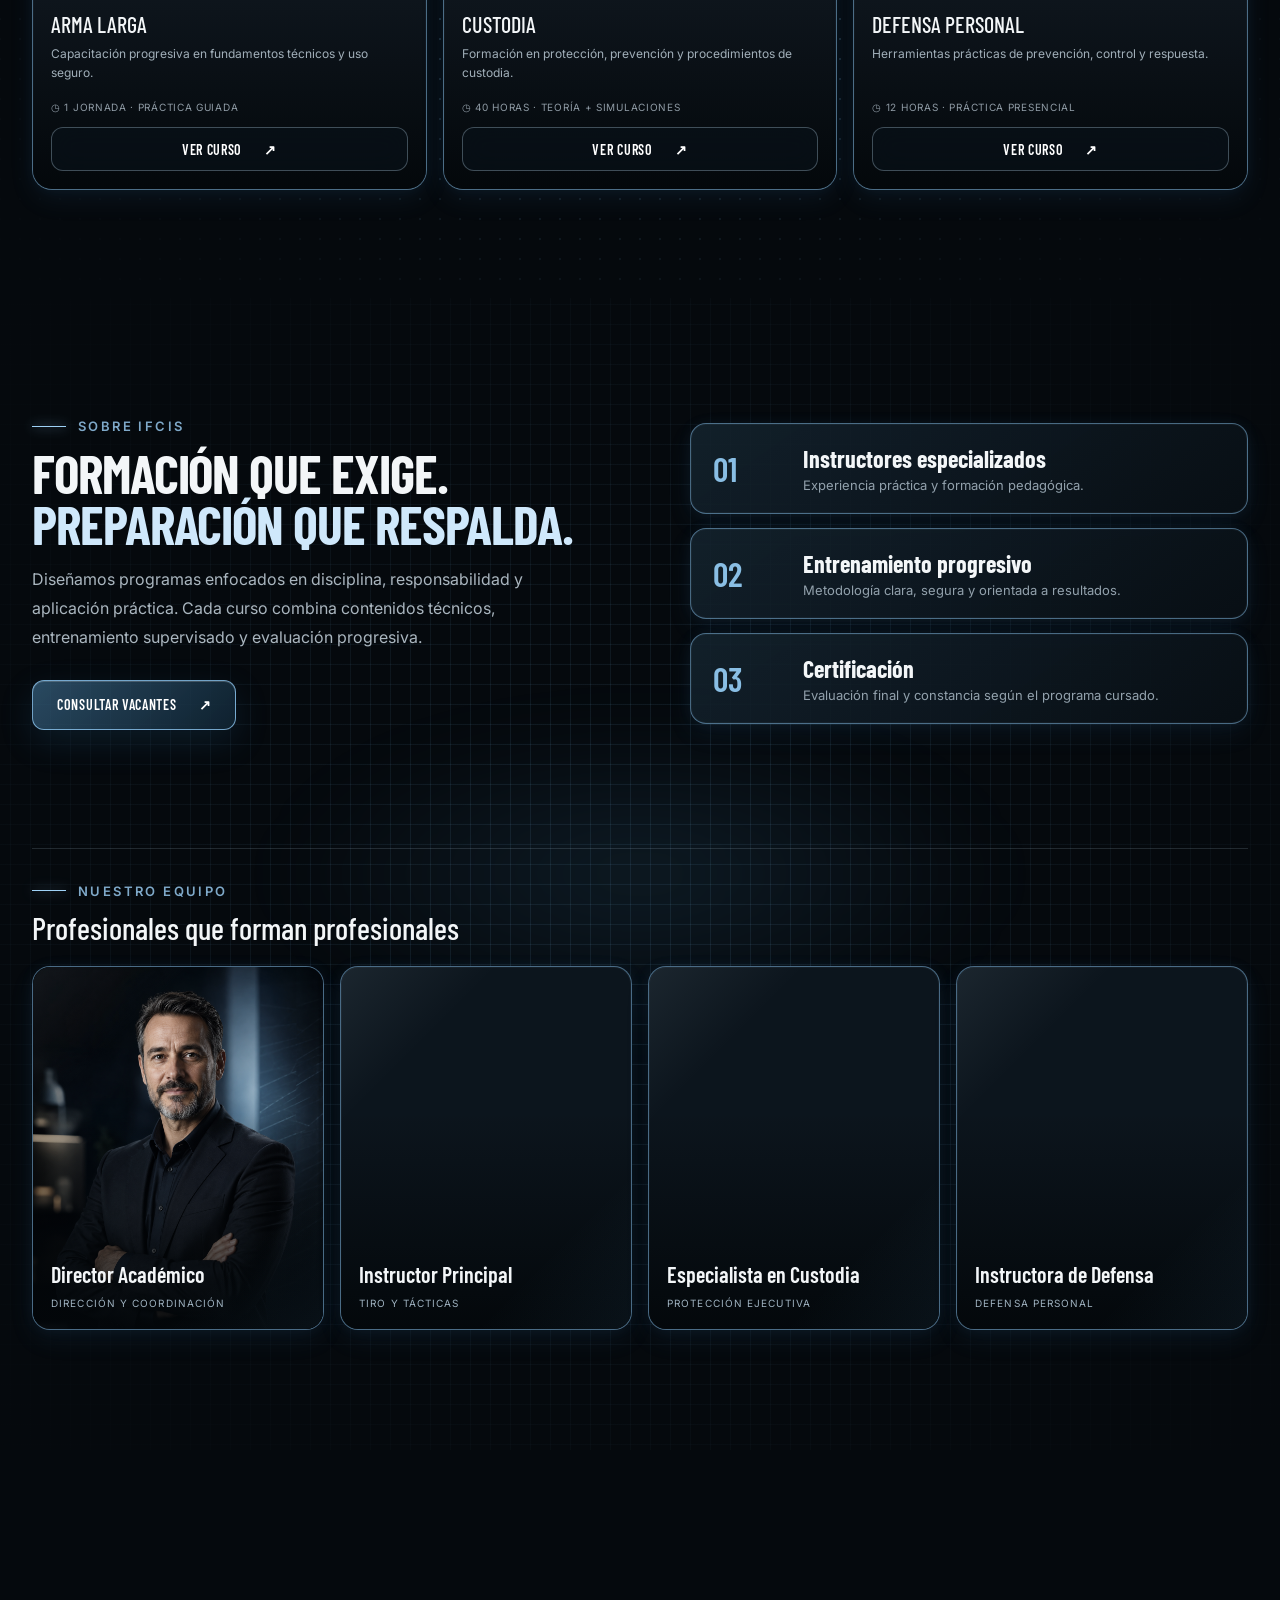
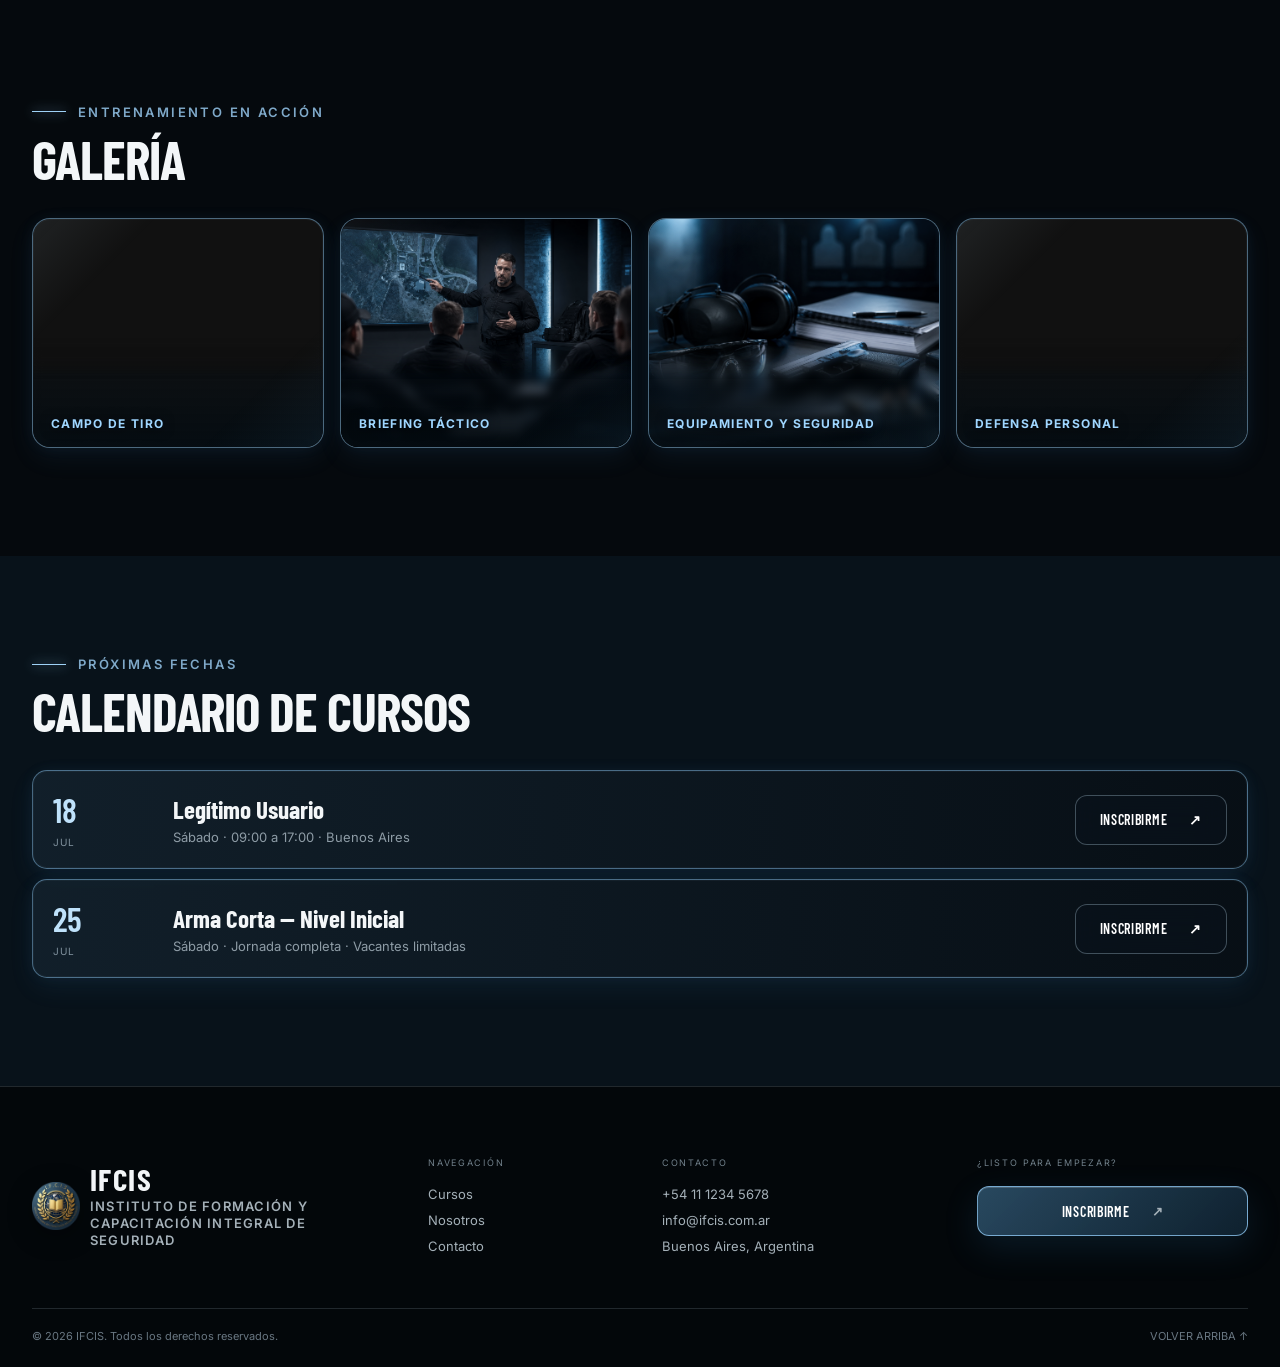
==== commit 29a470df: "Update index.html" ====
--- a/index.html
+++ b/index.html
@@ -191,6 +191,11 @@
     </section>
 
     <section class="gallery-section section" id="galeria">
+      <canvas
+  class="gallery-dotted-glow"
+  id="galleryDottedGlow"
+  aria-hidden="true"
+></canvas>
       <div class="container">
         <div class="section-header">
           <div>
--- a/styles.css
+++ b/styles.css
@@ -1396,3 +1396,160 @@
   opacity:0!important;
   pointer-events:none!important;
 }
+
+/* Fondo premium de puntos — Nuestra oferta académica */
+.courses-section {
+  position: relative;
+  overflow: hidden;
+  isolation: isolate;
+  background: #05090d;
+}
+
+/* Patrón de puntos */
+.courses-section::before {
+  content: "";
+  position: absolute;
+  inset: 0;
+  z-index: -2;
+  pointer-events: none;
+
+  background-image:
+    radial-gradient(
+      circle,
+      rgba(137, 205, 250, 0.28) 1px,
+      transparent 1.2px
+    );
+
+  background-size: 20px 20px;
+  background-position: center;
+  opacity: 0.75;
+}
+
+/* Degradado central para desvanecer los puntos */
+.courses-section::after {
+  content: "";
+  position: absolute;
+  inset: 0;
+  z-index: -1;
+  pointer-events: none;
+
+  background:
+    radial-gradient(
+      ellipse at center,
+      rgba(5, 9, 13, 0) 15%,
+      rgba(5, 9, 13, 0.35) 45%,
+      rgba(5, 9, 13, 0.88) 78%,
+      #05090d 100%
+    );
+}
+
+/* Mantiene el contenido por encima del efecto */
+.courses-section > .container {
+  position: relative;
+  z-index: 2;
+}
+
+.courses-section .section-header {
+  position: relative;
+}
+
+.courses-section .section-header::before {
+  content: "";
+  position: absolute;
+  left: 50%;
+  top: 50%;
+  width: min(700px, 90vw);
+  height: 220px;
+  transform: translate(-50%, -50%);
+  z-index: -1;
+  pointer-events: none;
+
+  background:
+    radial-gradient(
+      ellipse,
+      rgba(95, 184, 245, 0.13),
+      transparent 68%
+    );
+
+  filter: blur(30px);
+}
+/* Fondo premium de grilla — Sobre IFCIS */
+.about-section {
+  position: relative;
+  overflow: hidden;
+  isolation: isolate;
+  background: #05090d;
+}
+
+/* Grilla fina */
+.about-section::before {
+  content: "";
+  position: absolute;
+  inset: 0;
+  z-index: -2;
+  pointer-events: none;
+
+  background-image:
+    linear-gradient(
+      to right,
+      rgba(126, 200, 245, 0.13) 1px,
+      transparent 1px
+    ),
+    linear-gradient(
+      to bottom,
+      rgba(126, 200, 245, 0.13) 1px,
+      transparent 1px
+    );
+
+  background-size: 20px 20px;
+  background-position: center;
+  opacity: 0.72;
+}
+
+/* Desvanecido radial desde el centro */
+.about-section::after {
+  content: "";
+  position: absolute;
+  inset: 0;
+  z-index: -1;
+  pointer-events: none;
+
+  background:
+    radial-gradient(
+      ellipse at center,
+      rgba(5, 9, 13, 0) 18%,
+      rgba(5, 9, 13, 0.34) 48%,
+      rgba(5, 9, 13, 0.85) 78%,
+      #05090d 100%
+    );
+}
+
+/* Contenido por encima del efecto */
+.about-section > .container {
+  position: relative;
+  z-index: 2;
+}
+.about-section .about-grid {
+  position: relative;
+}
+
+.about-section .about-grid::before {
+  content: "";
+  position: absolute;
+  left: 50%;
+  top: 50%;
+  width: min(760px, 90vw);
+  height: 320px;
+  transform: translate(-50%, -50%);
+  z-index: -1;
+  pointer-events: none;
+
+  background:
+    radial-gradient(
+      ellipse,
+      rgba(95, 184, 245, 0.1),
+      transparent 70%
+    );
+
+  filter: blur(34px);
+}
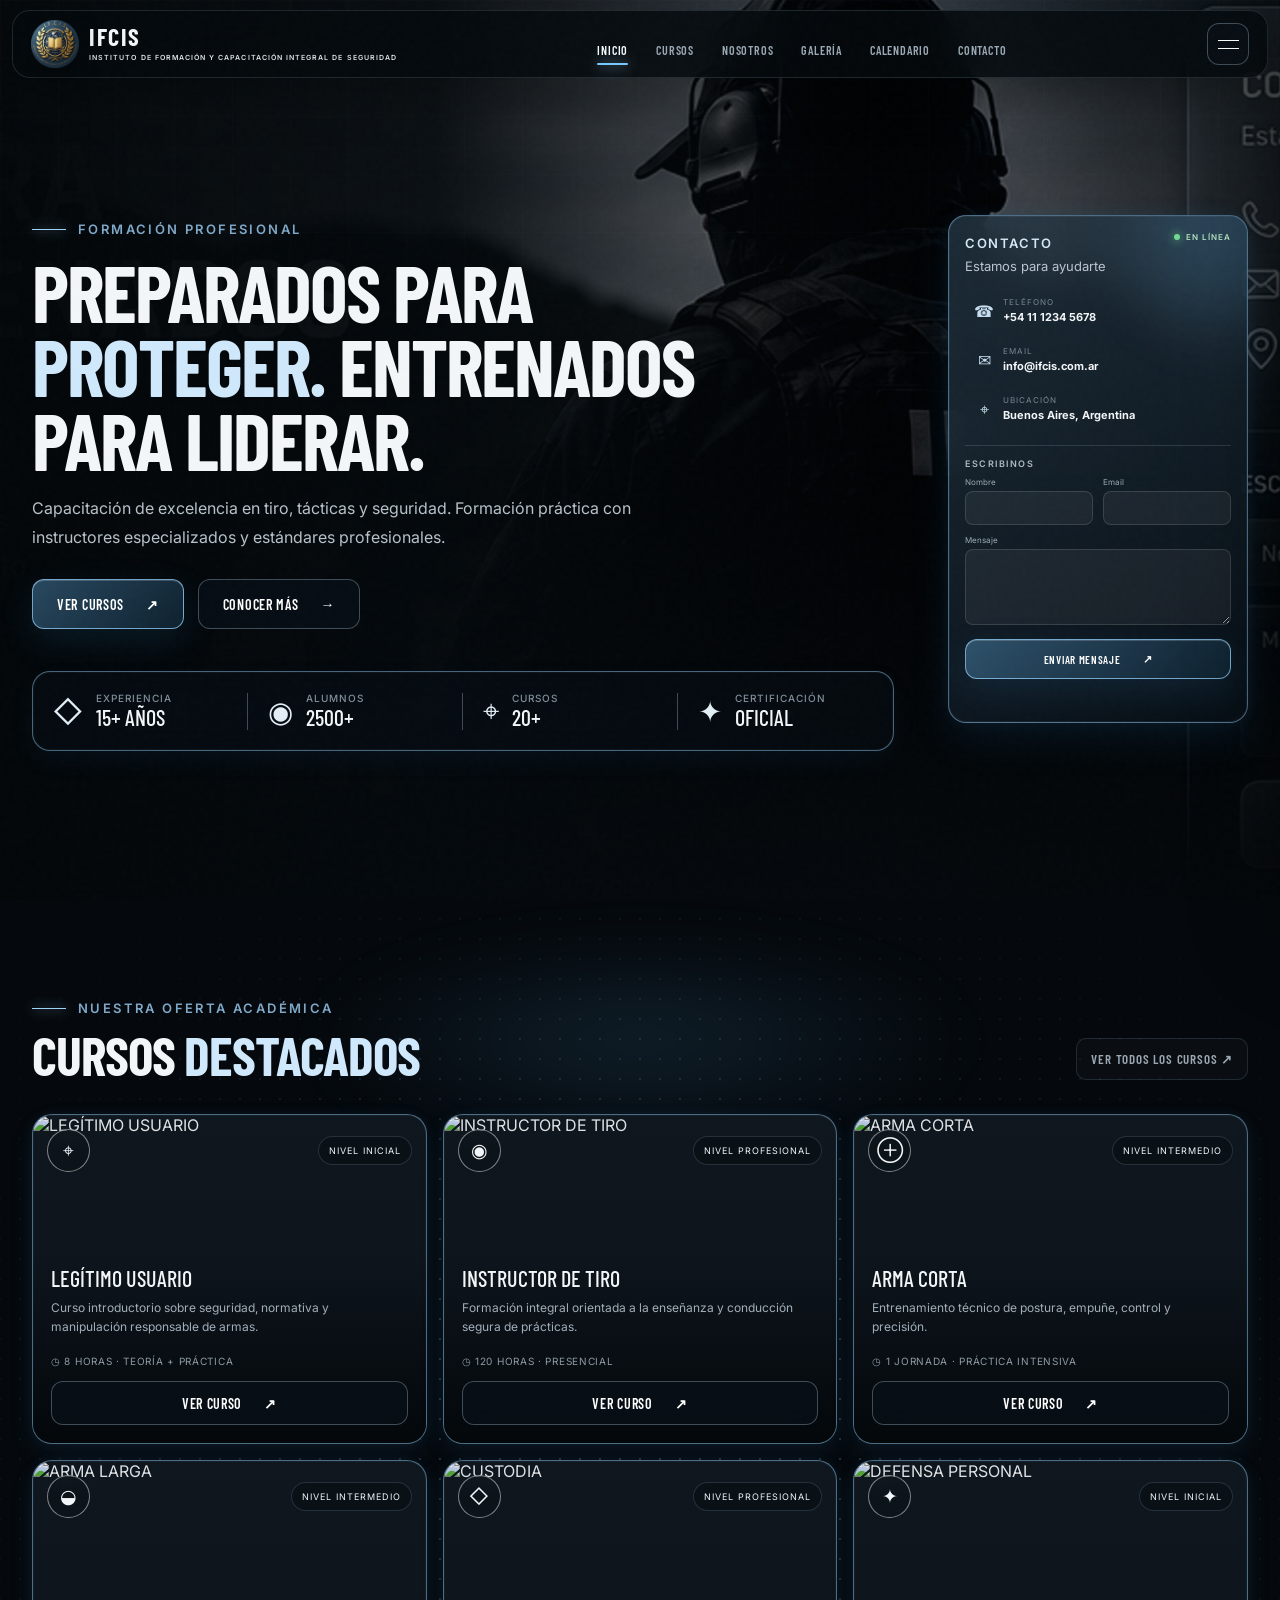
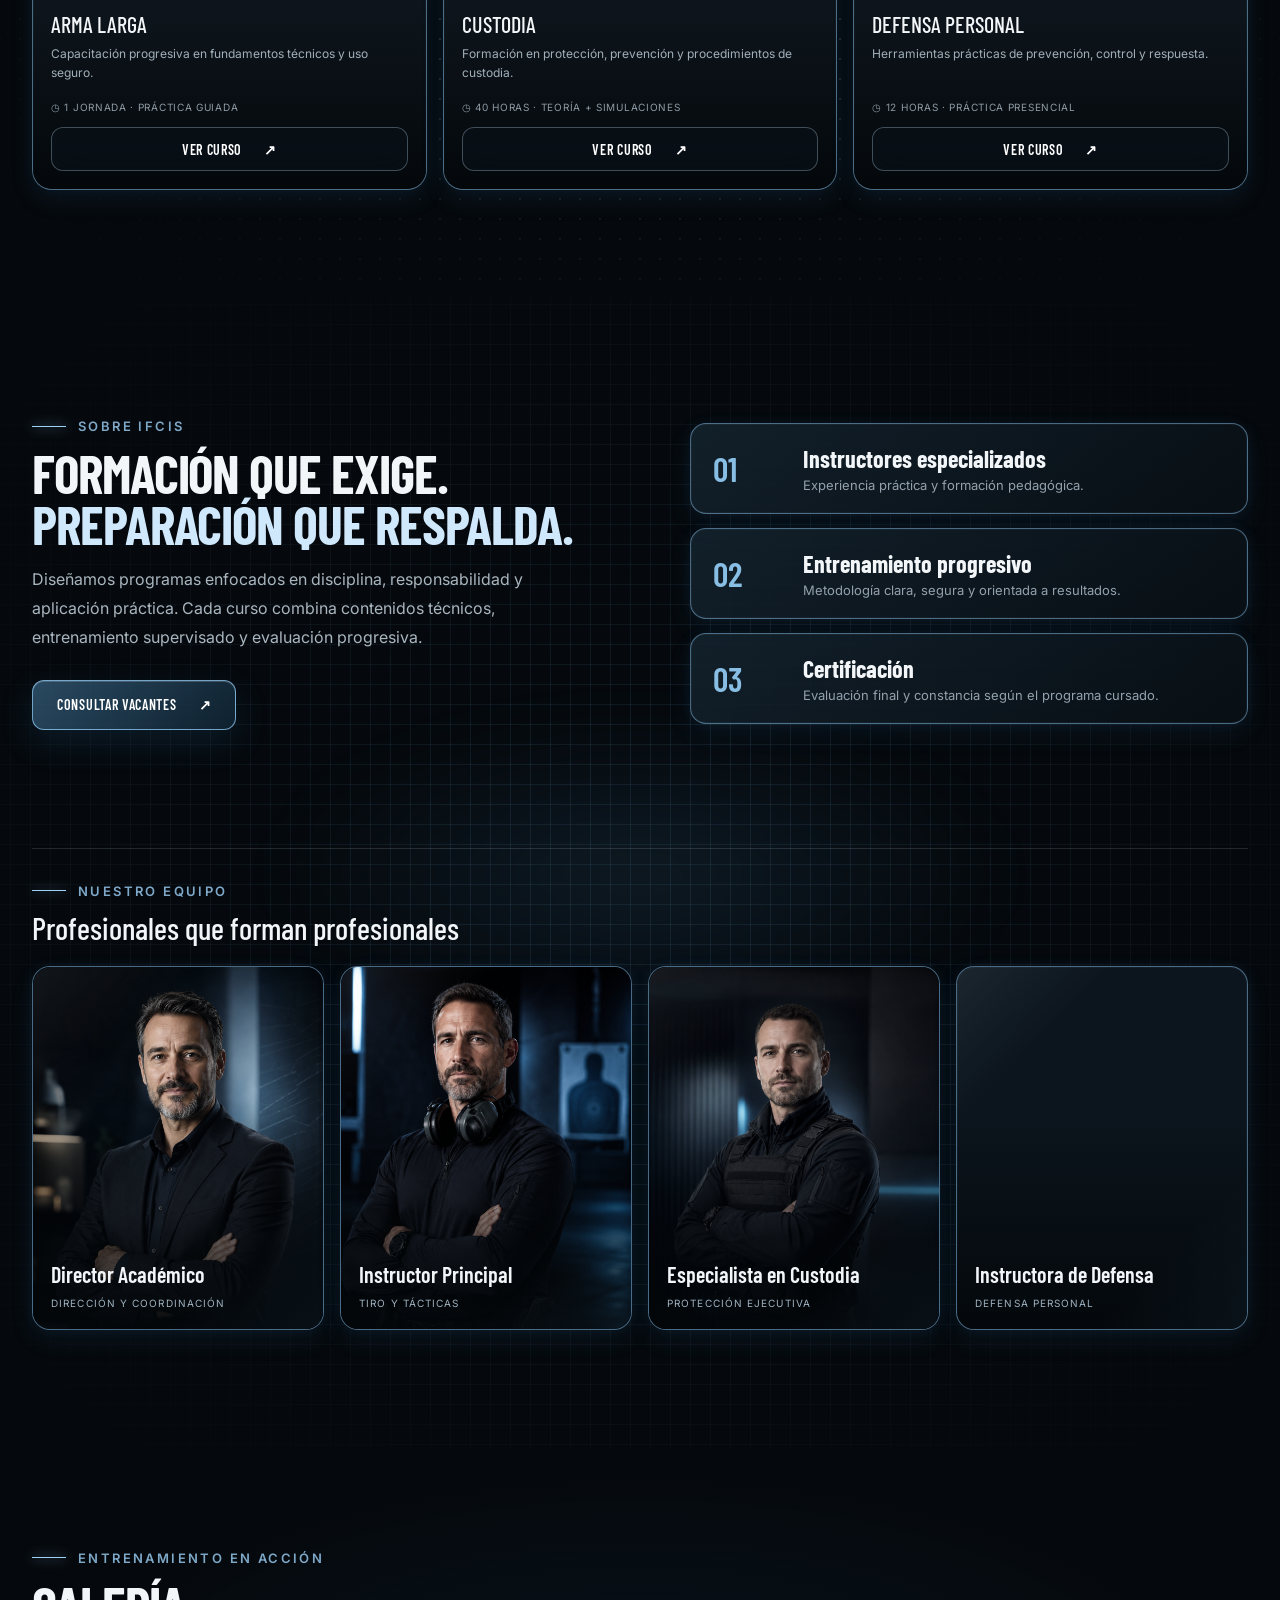
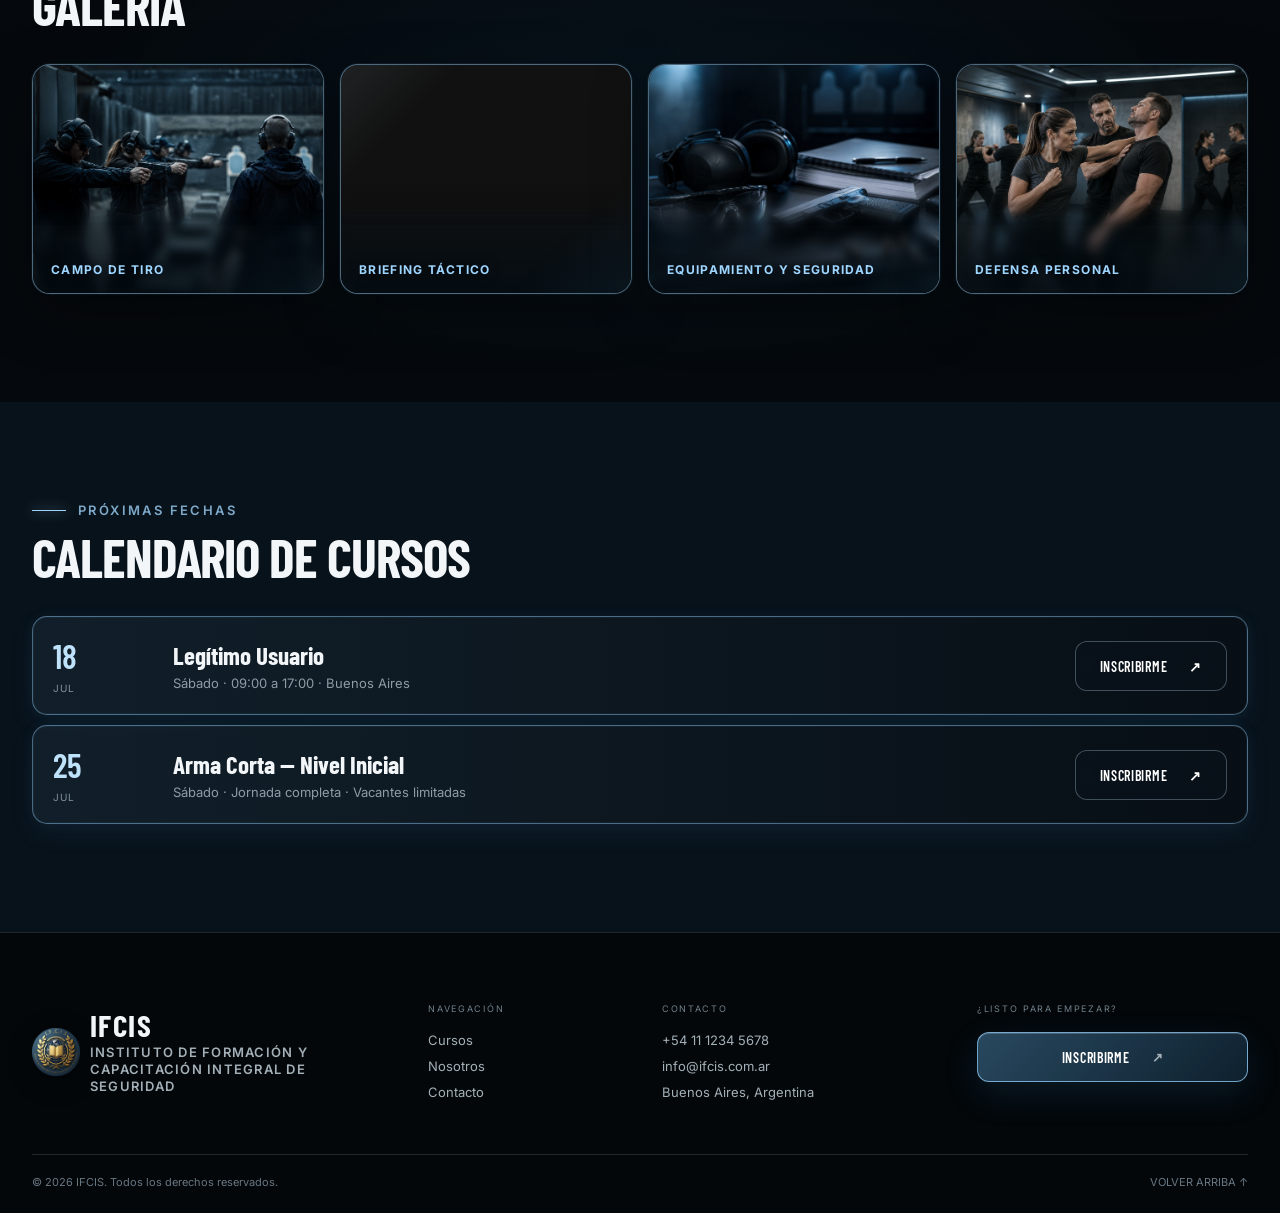
==== commit 61f7af08: "Update index.html" ====
--- a/index.html
+++ b/index.html
@@ -33,7 +33,7 @@
     </nav>
 
     <div class="header-actions">
-      <a class="admin-access" href="admin.html" aria-label="Acceder al panel administrativo">ADMIN</a>
+      
       <button class="menu-toggle" id="menuToggle" aria-label="Abrir menú" aria-expanded="false">
         <span></span><span></span>
       </button>
--- a/styles.css
+++ b/styles.css
@@ -1553,3 +1553,78 @@
 
   filter: blur(34px);
 }
+/* Fondo animado de puntos luminosos — Galería */
+.gallery-section {
+  position: relative;
+  overflow: hidden;
+  isolation: isolate;
+  background:
+    radial-gradient(
+      ellipse at center,
+      rgba(13, 39, 58, 0.35),
+      rgba(5, 9, 13, 0.96) 72%
+    );
+}
+
+.gallery-dotted-glow {
+  position: absolute;
+  inset: 0;
+  z-index: 0;
+  width: 100%;
+  height: 100%;
+  pointer-events: none;
+  opacity: 0.9;
+  filter: blur(0.15px);
+}
+
+.gallery-section > .container {
+  position: relative;
+  z-index: 2;
+}
+
+/* Sombra suave para integrar las imágenes con el efecto */
+.gallery-section .gallery-item {
+  box-shadow:
+    0 18px 55px rgba(0, 0, 0, 0.36),
+    0 0 0 1px rgba(125, 204, 255, 0.08);
+  transition:
+    transform 0.35s ease,
+    border-color 0.35s ease,
+    box-shadow 0.35s ease;
+}
+
+.gallery-section .gallery-item:hover {
+  border-color: rgba(125, 204, 255, 0.42);
+  box-shadow:
+    0 22px 65px rgba(0, 0, 0, 0.48),
+    0 0 35px rgba(74, 167, 230, 0.14);
+}
+
+/* Desvanecido en los bordes */
+.gallery-section::after {
+  content: "";
+  position: absolute;
+  inset: 0;
+  z-index: 1;
+  pointer-events: none;
+
+  background:
+    radial-gradient(
+      ellipse at center,
+      transparent 18%,
+      rgba(5, 9, 13, 0.18) 48%,
+      rgba(5, 9, 13, 0.88) 100%
+    );
+}
+
+@media (max-width: 760px) {
+  .gallery-dotted-glow {
+    opacity: 0.65;
+  }
+}
+
+@media (prefers-reduced-motion: reduce) {
+  .gallery-dotted-glow {
+    display: none;
+  }
+}
